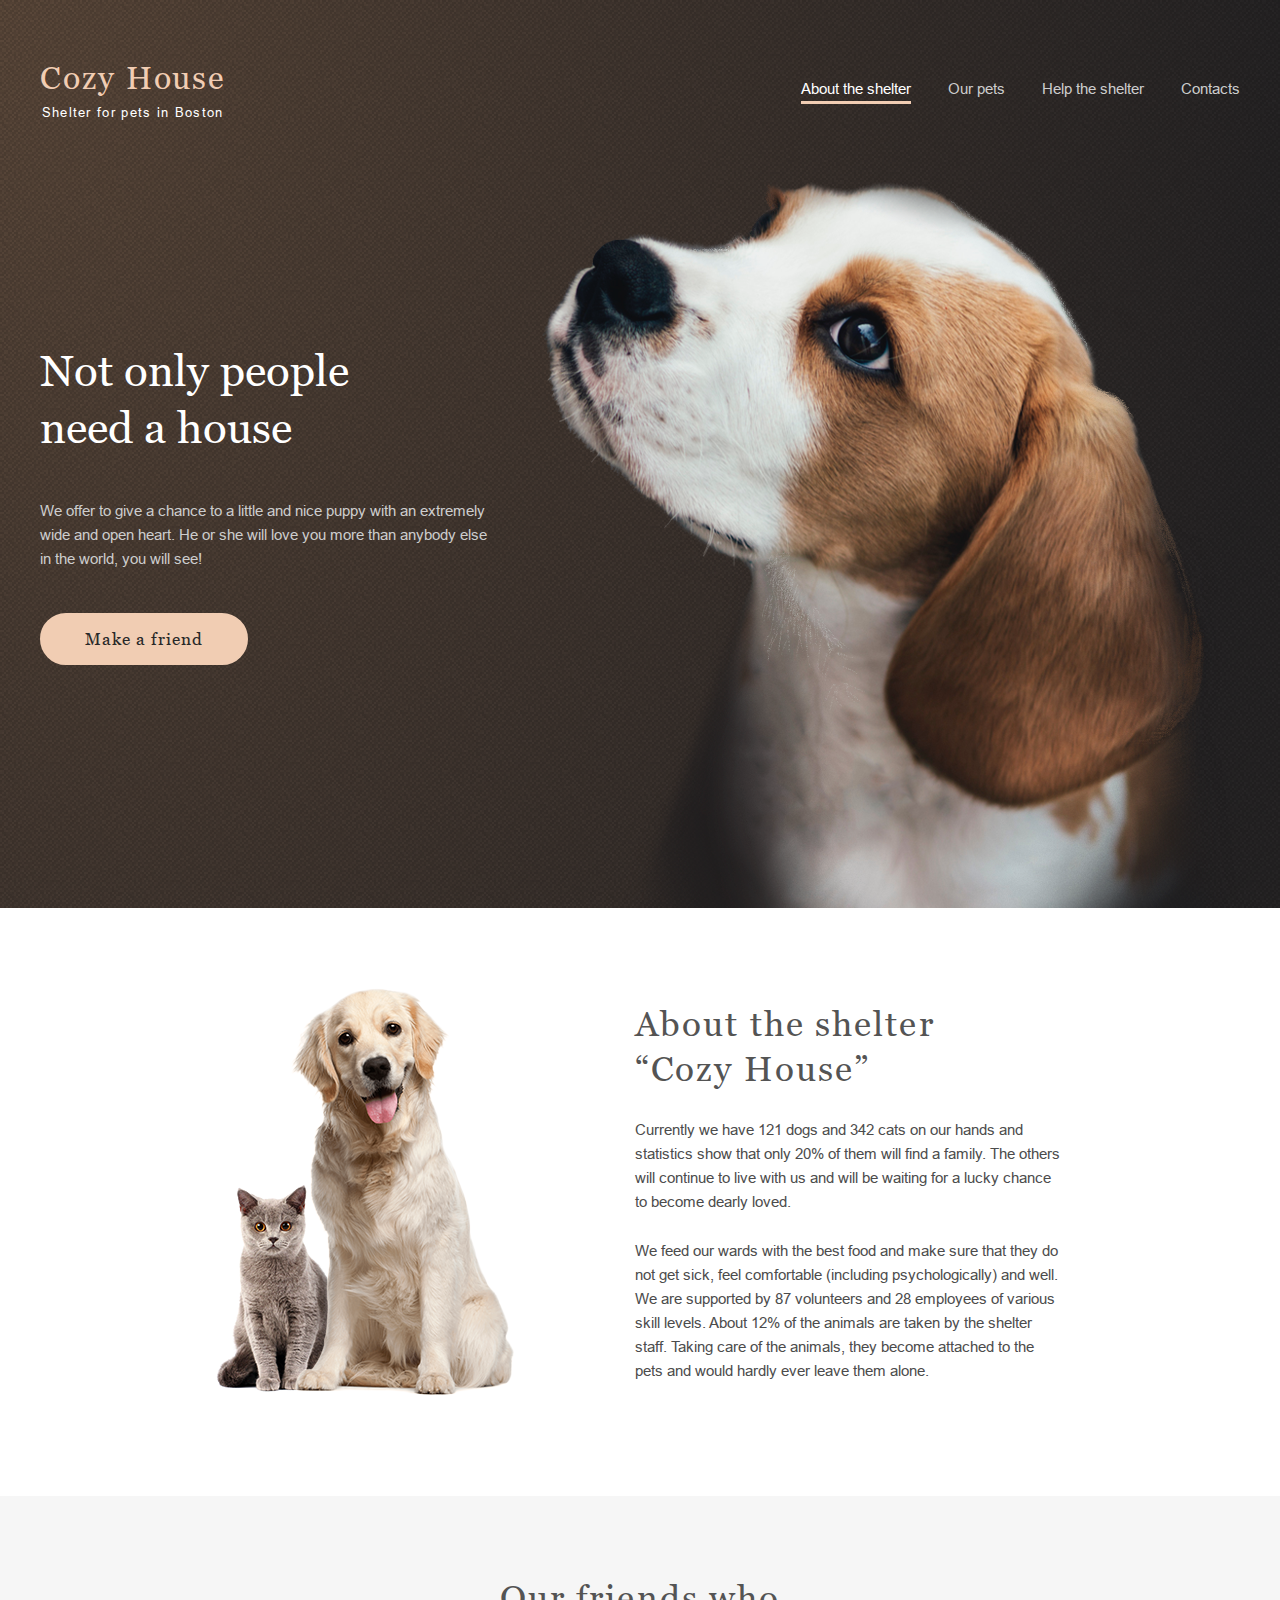
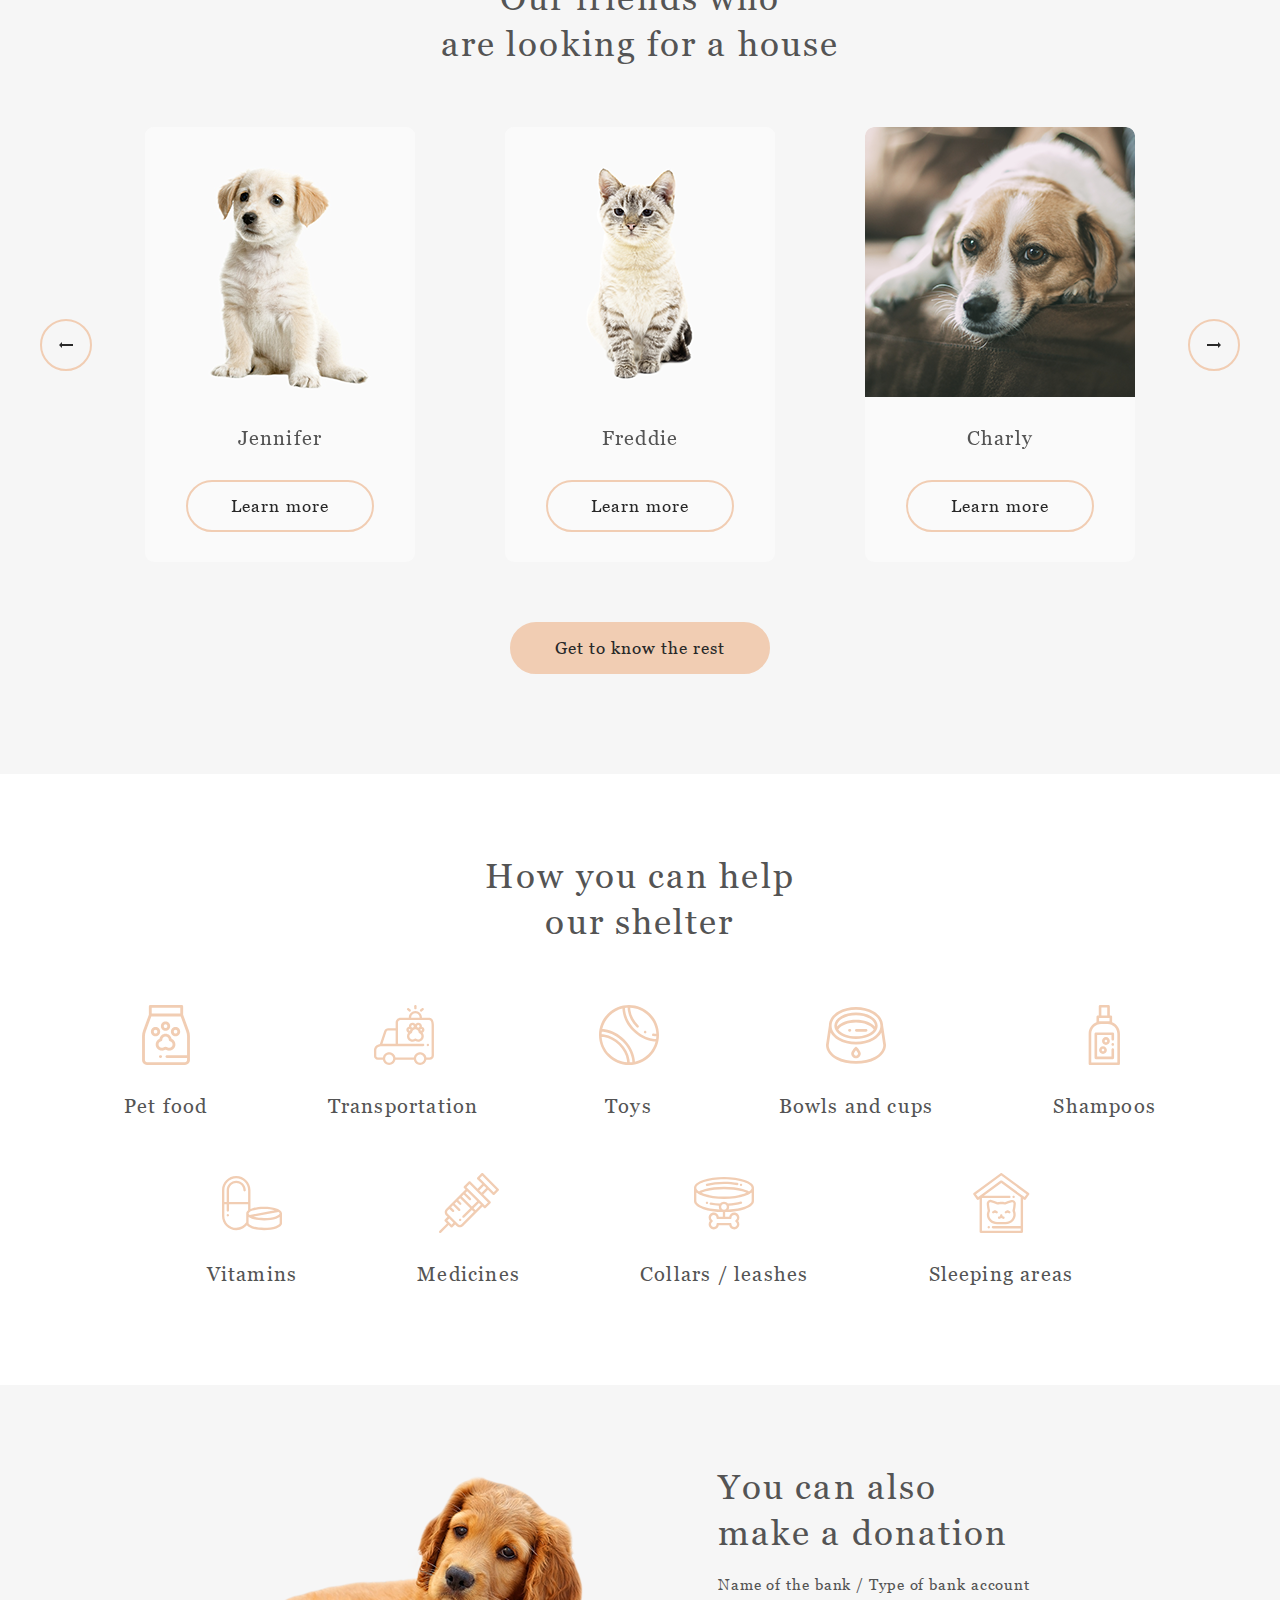
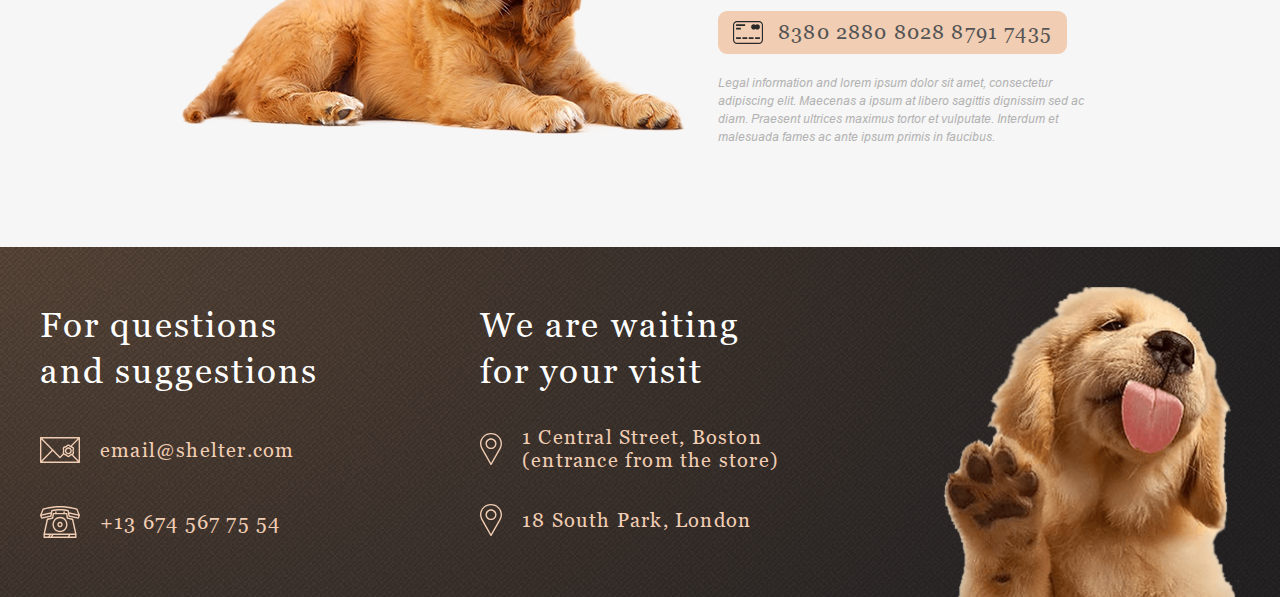
==== index.html @ a1c97e05 "Deploy." ====
<!doctype html><html lang="en"><head><meta charset="UTF-8"/><meta name="viewport" content="width=device-width,initial-scale=1"/><meta name="mode" content="production"/><title>Shelter</title><link rel="icon" type="image/x-icon" href="favicon.ico?b58b47cc1b7baebacf90"/><link rel="stylesheet" href="main.min.css?b58b47cc1b7baebacf90"/></head><body><div class="container start-screen"><div class="container__content container__content_no-padding"><header class="header"><div class="logo"><a class="link-wrapper logo__link" href="./"><h1 class="title">Cozy House</h1><span class="subtitle">Shelter for pets in Boston</span></a></div><nav class="navigation-menu"><ul class="navigation-menu__link-list"><li class="link link_active"><a class="active" href="./">About the shelter</a></li><li class="link"><a href="./pets">Our pets</a></li><li class="link"><a href="#help">Help the shelter</a></li><li class="link"><a href="#contacts">Contacts</a></li></ul><button class="burger-menu-button"><span class="burger-menu-button__strip"></span> <span class="burger-menu-button__strip"></span> <span class="burger-menu-button__strip"></span></button><div class="burger-menu"><ul class="burger-menu__link-list"><li class="link link_active"><a class="active" href="./">About the shelter</a></li><li class="link"><a href="./pets">Our pets</a></li><li class="link"><a href="#help" close-burger-menu>Help the shelter</a></li><li class="link"><a href="#contacts" close-burger-menu>Contacts</a></li></ul></div></nav></header><section class="container"><div class="content"><h2 class="heading">Not only people<br/>need a house</h2><div class="subheading">We offer to give a chance to a little and nice puppy with an extremely wide and open heart. He or she will love you more than anybody else in the world, you will see!</div><div class="button-container"><a class="link-wrapper" href="#pets"><button class="button">Make a friend</button></a></div></div><div class="image"></div></section></div></div><main><section class="container about"><div class="container__content"><div class="container"><div class="image"></div><div class="content"><h3 class="heading">About the shelter<br/>“Cozy House”</h3><p class="text">Currently we have 121 dogs and 342 cats on our hands and statistics show that only 20% of them will find a family. The others will continue to live with us and will be waiting for a lucky chance to become dearly loved.</p><p class="text">We feed our wards with the best food and make sure that they do not get sick, feel comfortable (including psychologically) and well. We are supported by 87 volunteers and 28 employees of various skill levels. About 12% of the animals are taken by the shelter staff. Taking care of the animals, they become attached to the pets and would hardly ever leave them alone.</p></div></div></div></section><section class="container pets" id="pets"><div class="container__content"><h3 class="heading">Our friends who<br/>are looking for a house</h3><div class="slider"><div class="arrow-container arrow-container__left"><button class="button swiper-button-prev"></button></div><div class="slider__slide-wrapper swiper"><div class="swiper-wrapper"></div></div><div class="arrow-container arrow-container__right"><button class="button swiper-button-next"></button></div></div><div class="navigation"><a class="link-wrapper" href="./pets"><button class="button">Get to know the rest</button></a></div></div></section><section class="container help" id="help"><div class="container__content"><h3 class="heading">How you can help<br/>our shelter</h3><div class="list"><div class="list__item list__item_pet-food"><div class="icon"></div><div class="text">Pet food</div></div><div class="list__item list__item_transportation"><div class="icon"></div><div class="text">Transportation</div></div><div class="list__item list__item_toys"><div class="icon"></div><div class="text">Toys</div></div><div class="list__item list__item_bowls-and-cups"><div class="icon"></div><div class="text">Bowls and cups</div></div><div class="list__item list__item_shampoos"><div class="icon"></div><div class="text">Shampoos</div></div><div class="list__item list__item_vitamins"><div class="icon"></div><div class="text">Vitamins</div></div><div class="list__item list__item_medicines"><div class="icon"></div><div class="text">Medicines</div></div><div class="list__item list__item_collars-leashes"><div class="icon"></div><div class="text">Collars / leashes</div></div><div class="list__item list__item_sleeping-areas"><div class="icon"></div><div class="text">Sleeping areas</div></div></div></div></section><section class="container donation"><div class="container__content"><div class="container"><div class="image"></div><div class="content"><h3 class="heading">You can also<br/>make a donation</h3><div class="subheading">Name of the bank / Type of bank account</div><a class="link-wrapper" href="#"><button class="button credit-card"><div class="credit-card__icon"></div><div class="credit-card__number"><div>8380</div><div>2880</div><div>8028</div><div>8791</div><div>7435</div></div></button></a><div class="legal-info">Legal information and lorem ipsum dolor sit amet, consectetur adipiscing elit. Maecenas a ipsum at libero sagittis dignissim sed ac diam. Praesent ultrices maximus tortor et vulputate. Interdum et malesuada fames ac ante ipsum primis in faucibus.</div></div></div></div></section></main><footer class="container footer" id="contacts"><div class="container__content container__content_no-padding"><div class="content"><div class="info contacts"><h3 class="info__title">For questions and suggestions</h3><a class="link-wrapper" href="mailto:email@shelter.com"><div class="info__row email"><div class="icon"></div><div class="text">email@shelter.com</div></div></a><a class="link-wrapper" href="tel:+136745677554"><div class="info__row phone"><div class="icon"></div><div class="text">+13 674 567 75 54</div></div></a></div><div class="info locations"><h3 class="info__title">We are waiting for your visit</h3><a class="link-wrapper" href="https://www.google.ru/maps/search/1+Central+Street,+Boston+(entrance+from+the+store)/@42.3144556,-71.0403232,12z/data=!3m1!4b1?hl=ru" target="_blank"><div class="info__row address"><div class="icon"></div><div class="text">1 Central Street, Boston (entrance from the store)</div></div></a><a class="link-wrapper" href="https://www.google.ru/maps/search/18+South+Park,+London/@51.4801382,-0.1778589,12z/data=!3m1!4b1?hl=ru" target="_blank"><div class="info__row address"><div class="icon"></div><div class="text">18 South Park, London</div></div></a></div></div><div class="image"></div></div></footer><script src="main.min.js?b58b47cc1b7baebacf90"></script></body></html>
---- main.min.css ----
@font-face{font-family:swiper-icons;font-style:normal;font-weight:400;src:url("data:application/font-woff;charset=utf-8;base64, [base64]//wADZ2x5ZgAAAywAAADMAAAD2MHtryVoZWFkAAABbAAAADAAAAA2E2+eoWhoZWEAAAGcAAAAHwAAACQC9gDzaG10eAAAAigAAAAZAAAArgJkABFsb2NhAAAC0AAAAFoAAABaFQAUGG1heHAAAAG8AAAAHwAAACAAcABAbmFtZQAAA/gAAAE5AAACXvFdBwlwb3N0AAAFNAAAAGIAAACE5s74hXjaY2BkYGAAYpf5Hu/j+W2+MnAzMYDAzaX6QjD6/4//Bxj5GA8AuRwMYGkAPywL13jaY2BkYGA88P8Agx4j+/8fQDYfA1AEBWgDAIB2BOoAeNpjYGRgYNBh4GdgYgABEMnIABJzYNADCQAACWgAsQB42mNgYfzCOIGBlYGB0YcxjYGBwR1Kf2WQZGhhYGBiYGVmgAFGBiQQkOaawtDAoMBQxXjg/wEGPcYDDA4wNUA2CCgwsAAAO4EL6gAAeNpj2M0gyAACqxgGNWBkZ2D4/wMA+xkDdgAAAHjaY2BgYGaAYBkGRgYQiAHyGMF8FgYHIM3DwMHABGQrMOgyWDLEM1T9/w8UBfEMgLzE////P/5//f/V/xv+r4eaAAeMbAxwIUYmIMHEgKYAYjUcsDAwsLKxc3BycfPw8jEQA/[base64]/uznmfPFBNODM2K7MTQ45YEAZqGP81AmGGcF3iPqOop0r1SPTaTbVkfUe4HXj97wYE+yNwWYxwWu4v1ugWHgo3S1XdZEVqWM7ET0cfnLGxWfkgR42o2PvWrDMBSFj/IHLaF0zKjRgdiVMwScNRAoWUoH78Y2icB/yIY09An6AH2Bdu/UB+yxopYshQiEvnvu0dURgDt8QeC8PDw7Fpji3fEA4z/PEJ6YOB5hKh4dj3EvXhxPqH/SKUY3rJ7srZ4FZnh1PMAtPhwP6fl2PMJMPDgeQ4rY8YT6Gzao0eAEA409DuggmTnFnOcSCiEiLMgxCiTI6Cq5DZUd3Qmp10vO0LaLTd2cjN4fOumlc7lUYbSQcZFkutRG7g6JKZKy0RmdLY680CDnEJ+UMkpFFe1RN7nxdVpXrC4aTtnaurOnYercZg2YVmLN/d/gczfEimrE/fs/bOuq29Zmn8tloORaXgZgGa78yO9/cnXm2BpaGvq25Dv9S4E9+5SIc9PqupJKhYFSSl47+Qcr1mYNAAAAeNptw0cKwkAAAMDZJA8Q7OUJvkLsPfZ6zFVERPy8qHh2YER+3i/BP83vIBLLySsoKimrqKqpa2hp6+jq6RsYGhmbmJqZSy0sraxtbO3sHRydnEMU4uR6yx7JJXveP7WrDycAAAAAAAH//wACeNpjYGRgYOABYhkgZgJCZgZNBkYGLQZtIJsFLMYAAAw3ALgAeNolizEKgDAQBCchRbC2sFER0YD6qVQiBCv/H9ezGI6Z5XBAw8CBK/m5iQQVauVbXLnOrMZv2oLdKFa8Pjuru2hJzGabmOSLzNMzvutpB3N42mNgZGBg4GKQYzBhYMxJLMlj4GBgAYow/P/PAJJhLM6sSoWKfWCAAwDAjgbRAAB42mNgYGBkAIIbCZo5IPrmUn0hGA0AO8EFTQAA")}:root{--swiper-theme-color:#007aff}.swiper{list-style:none;margin-left:auto;margin-right:auto;overflow:hidden;padding:0;position:relative;z-index:1}.swiper-vertical>.swiper-wrapper{flex-direction:column}.swiper-wrapper{box-sizing:content-box;display:flex;height:100%;position:relative;transition-property:transform;width:100%;z-index:1}.swiper-android .swiper-slide,.swiper-wrapper{transform:translateZ(0)}.swiper-pointer-events{touch-action:pan-y}.swiper-pointer-events.swiper-vertical{touch-action:pan-x}.swiper-slide{flex-shrink:0;height:100%;position:relative;transition-property:transform;width:100%}.swiper-slide-invisible-blank{visibility:hidden}.swiper-autoheight,.swiper-autoheight .swiper-slide{height:auto}.swiper-autoheight .swiper-wrapper{align-items:flex-start;transition-property:transform,height}.swiper-backface-hidden .swiper-slide{-webkit-backface-visibility:hidden;backface-visibility:hidden;transform:translateZ(0)}.swiper-3d,.swiper-3d.swiper-css-mode .swiper-wrapper{perspective:1200px}.swiper-3d .swiper-cube-shadow,.swiper-3d .swiper-slide,.swiper-3d .swiper-slide-shadow,.swiper-3d .swiper-slide-shadow-bottom,.swiper-3d .swiper-slide-shadow-left,.swiper-3d .swiper-slide-shadow-right,.swiper-3d .swiper-slide-shadow-top,.swiper-3d .swiper-wrapper{transform-style:preserve-3d}.swiper-3d .swiper-slide-shadow,.swiper-3d .swiper-slide-shadow-bottom,.swiper-3d .swiper-slide-shadow-left,.swiper-3d .swiper-slide-shadow-right,.swiper-3d .swiper-slide-shadow-top{height:100%;left:0;pointer-events:none;position:absolute;top:0;width:100%;z-index:10}.swiper-3d .swiper-slide-shadow{background:rgba(0,0,0,.15)}.swiper-3d .swiper-slide-shadow-left{background-image:linear-gradient(270deg,rgba(0,0,0,.5),transparent)}.swiper-3d .swiper-slide-shadow-right{background-image:linear-gradient(90deg,rgba(0,0,0,.5),transparent)}.swiper-3d .swiper-slide-shadow-top{background-image:linear-gradient(0deg,rgba(0,0,0,.5),transparent)}.swiper-3d .swiper-slide-shadow-bottom{background-image:linear-gradient(180deg,rgba(0,0,0,.5),transparent)}.swiper-css-mode>.swiper-wrapper{-ms-overflow-style:none;overflow:auto;scrollbar-width:none}.swiper-css-mode>.swiper-wrapper::-webkit-scrollbar{display:none}.swiper-css-mode>.swiper-wrapper>.swiper-slide{scroll-snap-align:start start}.swiper-horizontal.swiper-css-mode>.swiper-wrapper{scroll-snap-type:x mandatory}.swiper-vertical.swiper-css-mode>.swiper-wrapper{scroll-snap-type:y mandatory}.swiper-centered>.swiper-wrapper:before{content:"";flex-shrink:0;order:9999}.swiper-centered.swiper-horizontal>.swiper-wrapper>.swiper-slide:first-child{margin-inline-start:var(--swiper-centered-offset-before)}.swiper-centered.swiper-horizontal>.swiper-wrapper:before{height:100%;min-height:1px;width:var(--swiper-centered-offset-after)}.swiper-centered.swiper-vertical>.swiper-wrapper>.swiper-slide:first-child{margin-block-start:var(--swiper-centered-offset-before)}.swiper-centered.swiper-vertical>.swiper-wrapper:before{height:var(--swiper-centered-offset-after);min-width:1px;width:100%}.swiper-centered>.swiper-wrapper>.swiper-slide{scroll-snap-align:center center}

/*! normalize.css v8.0.1 | MIT License | github.com/necolas/normalize.css */html{-webkit-text-size-adjust:100%;line-height:1.15}body{margin:0}main{display:block}h1{font-size:2em;margin:.67em 0}hr{box-sizing:content-box;height:0;overflow:visible}pre{font-family:monospace,monospace;font-size:1em}a{background-color:transparent}abbr[title]{border-bottom:none;text-decoration:underline;text-decoration:underline dotted}b,strong{font-weight:bolder}code,kbd,samp{font-family:monospace,monospace;font-size:1em}small{font-size:80%}sub,sup{font-size:75%;line-height:0;position:relative;vertical-align:baseline}sub{bottom:-.25em}sup{top:-.5em}img{border-style:none}button,input,optgroup,select,textarea{font-family:inherit;font-size:100%;line-height:1.15;margin:0}button,input{overflow:visible}button,select{text-transform:none}[type=button],[type=reset],[type=submit],button{-webkit-appearance:button}[type=button]::-moz-focus-inner,[type=reset]::-moz-focus-inner,[type=submit]::-moz-focus-inner,button::-moz-focus-inner{border-style:none;padding:0}[type=button]:-moz-focusring,[type=reset]:-moz-focusring,[type=submit]:-moz-focusring,button:-moz-focusring{outline:1px dotted ButtonText}fieldset{padding:.35em .75em .625em}legend{box-sizing:border-box;color:inherit;display:table;max-width:100%;padding:0;white-space:normal}progress{vertical-align:baseline}textarea{overflow:auto}[type=checkbox],[type=radio]{box-sizing:border-box;padding:0}[type=number]::-webkit-inner-spin-button,[type=number]::-webkit-outer-spin-button{height:auto}[type=search]{-webkit-appearance:textfield;outline-offset:-2px}[type=search]::-webkit-search-decoration{-webkit-appearance:none}::-webkit-file-upload-button{-webkit-appearance:button;font:inherit}details{display:block}summary{display:list-item}[hidden],template{display:none}@font-face{font-display:swap;font-family:Arial;font-style:normal;font-weight:900;src:url(static/fonts/Arial-Black.woff2) format("woff2"),url(static/fonts/Arial-Black.woff) format("woff"),url(static/fonts/Arial-Black.ttf) format("truetype")}@font-face{font-display:swap;font-family:Arial;font-style:normal;font-weight:700;src:url(static/fonts/Arial-BoldMT.woff2) format("woff2"),url(static/fonts/Arial-BoldMT.woff) format("woff"),url(static/fonts/Arial-BoldMT.ttf) format("truetype")}@font-face{font-display:swap;font-family:Arial;font-style:italic;font-weight:700;src:url(static/fonts/Arial-BoldItalicMT.woff2) format("woff2"),url(static/fonts/Arial-BoldItalicMT.woff) format("woff"),url(static/fonts/Arial-BoldItalicMT.ttf) format("truetype")}@font-face{font-display:swap;font-family:Arial Narrow;font-style:italic;font-weight:400;src:url(static/fonts/ArialNarrow-Italic.woff2) format("woff2"),url(static/fonts/ArialNarrow-Italic.woff) format("woff"),url(static/fonts/ArialNarrow-Italic.ttf) format("truetype")}@font-face{font-display:swap;font-family:Arial;font-style:normal;font-weight:400;src:url(static/fonts/ArialMT.woff2) format("woff2"),url(static/fonts/ArialMT.woff) format("woff"),url(static/fonts/ArialMT.ttf) format("truetype")}@font-face{font-display:swap;font-family:Arial;font-style:italic;font-weight:400;src:url(static/fonts/Arial-ItalicMT.woff2) format("woff2"),url(static/fonts/Arial-ItalicMT.woff) format("woff"),url(static/fonts/Arial-ItalicMT.ttf) format("truetype")}@font-face{font-display:swap;font-family:Arial Narrow;font-style:italic;font-weight:700;src:url(static/fonts/ArialNarrow-BoldItalic.woff2) format("woff2"),url(static/fonts/ArialNarrow-BoldItalic.woff) format("woff"),url(static/fonts/ArialNarrow-BoldItalic.ttf) format("truetype")}@font-face{font-display:swap;font-family:Arial Narrow;font-style:normal;font-weight:700;src:url(static/fonts/ArialNarrow-Bold.woff2) format("woff2"),url(static/fonts/ArialNarrow-Bold.woff) format("woff"),url(static/fonts/ArialNarrow-Bold.ttf) format("truetype")}@font-face{font-display:swap;font-family:Arial Narrow;font-style:normal;font-weight:400;src:url(static/fonts/ArialNarrow.woff2) format("woff2"),url(static/fonts/ArialNarrow.woff) format("woff"),url(static/fonts/ArialNarrow.ttf) format("truetype")}@font-face{font-display:swap;font-family:Georgia;font-style:normal;font-weight:700;src:url(static/fonts/Georgia-Bold.woff2) format("woff2"),url(static/fonts/Georgia-Bold.woff) format("woff"),url(static/fonts/Georgia-Bold.ttf) format("truetype")}@font-face{font-display:swap;font-family:Georgia;font-style:italic;font-weight:700;src:url(static/fonts/Georgia-BoldItalic.woff2) format("woff2"),url(static/fonts/Georgia-BoldItalic.woff) format("woff"),url(static/fonts/Georgia-BoldItalic.ttf) format("truetype")}@font-face{font-display:swap;font-family:Georgia;font-style:normal;font-weight:400;src:url(static/fonts/Georgia.woff2) format("woff2"),url(static/fonts/Georgia.woff) format("woff"),url(static/fonts/Georgia.ttf) format("truetype")}@font-face{font-display:swap;font-family:Georgia;font-style:italic;font-weight:400;src:url(static/fonts/Georgia-Italic.woff2) format("woff2"),url(static/fonts/Georgia-Italic.woff) format("woff"),url(static/fonts/Georgia-Italic.ttf) format("truetype")}:root{--color-light-xl:#fff;--color-light-l:#f6f6f6;--color-light-s:#fafafa;--color-dark-s:#cdcdcd;--color-dark-m:#b2b2b2;--color-dark-l:#545454;--color-dark-xl:#4c4c4c;--color-dark-3xl:#292929;--color-dark-3xl-opacity:rgba(41,41,41,.6);--color-primary:#f1cdb3;--color-primary-light:#fddcc4;--size-heading:3.5rem;--size-small-text:1.5rem}html{font-size:62.5%}body{background-color:var(--color-dark-3xl);color:var(--color-dark-3xl);font-family:Georgia;font-size:2rem;font-weight:400}h1,h2,h3,h6{font-weight:400;margin:0}p{margin:0}ul,ul li{margin:0;padding:0}ul li{list-style-type:none}h1{color:var(--color-primary);font-family:Georgia;font-size:3.2rem;font-style:normal;font-weight:400;letter-spacing:.06em;line-height:1.1}h2{color:var(--color-light-xl);font-size:4.4rem}h2,h3{font-family:Georgia;font-style:normal;font-weight:400;letter-spacing:.06em;line-height:1.3}h3{color:var(--color-dark-l);font-size:3.5rem}.link-wrapper{text-decoration:none}.button{background-color:transparent;border:.2rem solid;border-color:var(--color-primary);border-radius:10rem;color:var(--color-dark-3xl);cursor:pointer;font-size:1.7rem;letter-spacing:.06em;line-height:1.3;padding:1.3rem 4.3rem;transition:background-color .3s,border-color .3s,color .3s}.button_active{background-color:var(--color-primary)}.button_inactive{border-color:var(--color-dark-s);color:var(--color-dark-s);cursor:auto}.container__content{box-sizing:border-box;margin:0 auto;max-width:120rem;min-height:inherit;padding:8rem 0 10rem}.container__content_no-padding{padding:0!important}.container__content .heading,.container__content .text{margin-bottom:1rem}.container__content .text:last-child{margin-bottom:0}.container__content .header{display:grid;grid-template-columns:auto 1fr;min-height:12rem}.container__content .header .logo{align-items:center;display:flex}.container__content .header .logo__link{align-items:center;display:flex;flex-flow:column;justify-content:center}.container__content .header .logo__link .title{margin-bottom:1.1rem}.container__content .header .logo__link .subtitle{color:var(--color-light-xl);font-family:Arial;font-size:1.3rem;font-weight:400;letter-spacing:.1em;line-height:1.15rem}.container__content .header .navigation-menu{align-items:center;display:flex;justify-content:end}.container__content .header .navigation-menu__link-list{display:flex}.container__content .header .navigation-menu__link-list .link{font-family:Arial;font-size:1.5rem;font-weight:400;line-height:160%;margin-right:3.7rem}.container__content .header .navigation-menu__link-list .link:last-child{margin-right:0}.container__content .header .navigation-menu__link-list .link_active{border-bottom:.3rem solid;border-color:var(--color-primary)}.container__content .header .navigation-menu__link-list .link a{color:var(--color-dark-s);text-decoration:none;transition:color .3s}.container__content .header .navigation-menu__link-list .link a.active,.container__content .header .navigation-menu__link-list .link a:hover{color:var(--color-light-xl)}@media (max-width:767.98px){.container__content .header .navigation-menu__link-list{display:none}}.container__content .header .navigation-menu .burger-menu-button{background:none;border:none;cursor:pointer;display:none;height:3rem;justify-content:space-around;padding:0;transform:rotate(180deg);transition:transform .3s;width:3rem}.container__content .header .navigation-menu .burger-menu-button:not([opened]){transform:rotate(90deg)}.container__content .header .navigation-menu .burger-menu-button__strip{background-color:var(--color-dark-3xl);background-image:url(static/images/line.svg);height:30px;width:2px}@media (max-width:767.98px){.container__content .header .navigation-menu .burger-menu-button{display:flex}}.container__content .header .navigation-menu .burger-menu{display:none;transition:height .2s ease-in;z-index:30}@media (max-width:767.98px){.container__content .header .navigation-menu{justify-content:center}.container__content .header .navigation-menu .burger-menu{align-items:center;background-color:var(--color-dark-3xl);display:flex;height:calc(100vh - 12rem);justify-content:center;left:calc(50% - 16rem);position:absolute;top:12rem;width:32rem}.container__content .header .navigation-menu .burger-menu:not([opened]){height:0}.container__content .header .navigation-menu .burger-menu:not([opened]) *{display:none}.container__content .header .navigation-menu .burger-menu__link-list{display:flex;flex-flow:column;margin-bottom:12rem;text-align:center}.container__content .header .navigation-menu .burger-menu__link-list .link{font-family:Arial;font-size:3.2rem;font-weight:400;justify-content:center;line-height:160%;margin:0 auto 4rem}.container__content .header .navigation-menu .burger-menu__link-list .link:last-child{margin-bottom:0}.container__content .header .navigation-menu .burger-menu__link-list .link_active{border-bottom:.3rem solid;border-color:var(--color-primary)}.container__content .header .navigation-menu .burger-menu__link-list .link a{color:var(--color-dark-s);text-decoration:none;transition:color .3s}.container__content .header .navigation-menu .burger-menu__link-list .link a.active,.container__content .header .navigation-menu .burger-menu__link-list .link a:hover{color:var(--color-light-xl)}.container__content .header{margin:0;padding:0 1rem}.container__content .header[opened]{position:relative;z-index:30}.container__content .header:not([opened]){transition-delay:.2s;transition-property:background-color}}.container__content .pet-list{display:grid;gap:3rem 4rem;grid-template-columns:repeat(4,1fr);grid-template-rows:repeat(2,1fr)}.container__content .pet-list__item{margin:0 auto}.container__content .pet-list__item .pet-card{align-items:center;background-color:var(--color-light-s);border-radius:.9rem;color:var(--color-dark-l);cursor:pointer;display:flex;flex-flow:column;overflow:hidden;padding-bottom:3rem;width:27rem}.container__content .pet-list__item .pet-card:hover{background-color:var(--color-light-xl)}.container__content .pet-list__item .pet-card:hover .pet-card__button{background-color:var(--color-primary-light);border-color:var(--color-primary-light)}.container__content .pet-list__item .pet-card__photo{height:27rem;margin-bottom:3rem;width:27rem}.container__content .pet-list__item .pet-card__name{font-size:2rem;letter-spacing:.06em;line-height:1.15;margin-bottom:3rem}.container__content .pet-list__item .pet-card__button{background-color:var(--color-light-s)}@media (max-width:1279.98px){.container__content{max-width:70.8rem;padding-bottom:7.5rem}}@media (max-width:767.98px){.container__content{max-width:32rem;padding-bottom:4.5rem;padding-top:4.25rem}}.footer{background:url(static/images/noise-transparent.png),radial-gradient(100% 215.42% at 0 0,#5b483a 0,#262425 100%) #211f20;min-height:35rem}.footer .container__content{align-items:end;display:flex;justify-content:space-between}.footer .container__content .content{display:flex}.footer .container__content .content .info{height:29.4rem;margin-right:14rem;width:30rem}.footer .container__content .content .info:last-child{margin-right:0}.footer .container__content .content .info__title{color:var(--color-light-xl);margin-bottom:4rem}@media (max-width:767.98px){.footer .container__content .content .info__title{font-size:2.5rem;text-align:center}}.footer .container__content .content .info__row{color:var(--color-primary);display:grid;grid-template-columns:auto 1fr;margin-bottom:4rem}.footer .container__content .content .info__row .icon{margin:auto 2rem auto auto}.footer .container__content .content .info__row .text{font-family:Georgia;font-size:2rem;font-weight:400;letter-spacing:.06em;line-height:1.15;margin:auto 0}@media (max-width:767.98px){.footer .container__content .content .info__row.phone .icon{margin-left:.4rem}}@media (max-width:1279.98px){.footer .container__content .content .info{height:auto;margin-right:4rem}}@media (max-width:767.98px){.footer .container__content .content .info{margin:0 auto;width:25rem}.footer .container__content .content .info:last-child{margin:0 auto;width:30rem}.footer .container__content .content .info:last-child .info__title{margin-left:3rem;margin-right:3rem}}.footer .container__content .content .contacts .email .icon{background-image:url(static/images/icon-email.svg);height:32px;width:40px}.footer .container__content .content .contacts .phone .icon{background-image:url(static/images/icon-phone.svg);height:32px;width:40px}.footer .container__content .content .locations .info__title{margin-bottom:3.2rem}@media (max-width:767.98px){.footer .container__content .content .locations .info__title{margin-bottom:3.8rem}}.footer .container__content .content .locations .info__row{margin-bottom:3.2rem}.footer .container__content .content .locations .info__row.address .icon{background-image:url(static/images/icon-marker.svg);height:32px;width:22px}@media (max-width:767.98px){.footer .container__content .content .locations .info__row{margin-bottom:4rem}}@media (max-width:1279.98px){.footer .container__content .content{justify-content:space-between;margin:0 3.5rem 2.5rem;padding-top:3rem}}@media (max-width:767.98px){.footer .container__content .content{flex-wrap:wrap;margin:0 auto;padding-top:3rem}.footer .container__content .content:last-child{margin:0 auto}}.footer .container__content .image{background-image:url(static/images/footer-puppy.png);height:310px;width:300px}@media (max-width:767.98px){.footer .container__content .image{background-size:259px;height:268px;width:262px}}@media (max-width:1279.98px){.footer .container__content{flex-wrap:wrap;justify-content:center}}.burger-menu-overlay{background:var(--color-dark-3xl-opacity);bottom:0;cursor:pointer;display:none;left:0;position:fixed;right:0;top:0;z-index:20}.burger-menu-overlay__left{right:calc(50% + 16rem)}.burger-menu-overlay__right{left:calc(50% + 16rem)}@media (max-width:767.98px){.burger-menu-overlay{display:block}}.popup-container{align-items:center;background:var(--color-dark-3xl-opacity);bottom:0;display:flex;flex-flow:column;justify-content:center;left:0;position:fixed;right:0;top:0;z-index:20}.popup-container:hover{cursor:pointer}.popup-container:hover .close-button{background-color:var(--color-primary)}.popup-container .popup{background-color:var(--color-light-xl);border-radius:.9rem;height:50rem;overflow:auto;width:90rem}.popup-container .popup:hover{cursor:auto}.popup-container .popup:hover .close-button{background-color:transparent}.popup-container .popup .pet-card{display:flex;height:100%}.popup-container .popup .pet-card__photo{display:flex;width:50rem}.popup-container .popup .pet-card__photo img{width:100%}@media (max-width:1279.98px){.popup-container .popup .pet-card__photo{width:35rem}}@media (max-width:767.98px){.popup-container .popup .pet-card__photo{display:none}}.popup-container .popup .pet-card__info{color:var(--color-dark-3xl);flex:1;padding:5rem 2rem 0 3rem}.popup-container .popup .pet-card__info .title{color:var(--color-dark-3xl);margin:0 0 1rem}@media (max-width:767.98px){.popup-container .popup .pet-card__info .title{text-align:center}}.popup-container .popup .pet-card__info .subtitle{font-size:2rem;letter-spacing:.06em;margin-bottom:4rem}@media (max-width:1279.98px){.popup-container .popup .pet-card__info .subtitle{margin-bottom:2rem}}@media (max-width:767.98px){.popup-container .popup .pet-card__info .subtitle{text-align:center}}.popup-container .popup .pet-card__info .description{font-size:1.7rem;line-height:1;margin-bottom:4rem}@media (max-width:1279.98px){.popup-container .popup .pet-card__info .description{font-size:1.3rem;letter-spacing:.06em;line-height:110%;margin-bottom:1.7rem}}@media (max-width:767.98px){.popup-container .popup .pet-card__info .description{margin-bottom:2rem;text-align:justify}}.popup-container .popup .pet-card__info .list{font-size:1.7rem}.popup-container .popup .pet-card__info .list__item{margin-bottom:.8rem}.popup-container .popup .pet-card__info .list__item:before{color:var(--color-primary);content:"\2022";margin-right:.2rem}@media (max-width:1279.98px){.popup-container .popup .pet-card__info .list__item:before{margin-right:.35rem}}@media (max-width:767.98px){.popup-container .popup .pet-card__info .list__item:before{margin-right:.35rem}}@media (max-width:1279.98px){.popup-container .popup .pet-card__info .list__item{margin-bottom:.4rem}}@media (max-width:767.98px){.popup-container .popup .pet-card__info .list__item{margin-bottom:.4rem}}@media (max-width:1279.98px){.popup-container .popup .pet-card__info{padding:1rem .5rem 0 1rem}}@media (max-width:767.98px){.popup-container .popup .pet-card__info{padding:1rem 1rem 0}}.popup-container .popup .close-button{background-image:url(static/images/cross.svg);background-position:50%;background-repeat:no-repeat;height:12px;left:calc(50% + 44rem);padding:2.4rem;position:absolute;top:calc(50% - 30.2rem);width:12px}.popup-container .popup .close-button:hover{background-color:var(--color-primary)}@media (max-width:1279.98px){.popup-container .popup .close-button{left:calc(50% + 30.6rem);top:calc(50% - 22.7rem)}}@media (max-width:767.98px){.popup-container .popup .close-button{left:calc(50% + 9.8rem);top:calc(50% - 22.2rem)}}@media (max-width:1279.98px){.popup-container .popup{height:35rem;width:63rem}}@media (max-width:767.98px){.popup-container .popup{height:34rem;width:24rem}.hide-scrollbar-y{overflow-y:hidden}}.start-screen{background:url(static/images/noise-transparent.png),radial-gradient(100% 215.42% at 0 0,#5b483a 0,#262425 100%) #211f20;min-height:90.8rem}.start-screen .container__content{display:grid;grid-template-rows:18rem 1fr}.start-screen .container__content .header .burger-menu-button__strip{background-color:var(--color-primary)}@media (max-width:767.98px){.start-screen .container__content .header[opened]{background-color:var(--color-dark-3xl)}}.start-screen .container__content .container{display:flex;flex-wrap:wrap;justify-content:space-between}.start-screen .container__content .container .content{margin:auto 0 24.3rem;text-align:left;width:46rem}.start-screen .container__content .container .content .heading{font-size:4.4rem;letter-spacing:0;line-height:1.3;margin-bottom:4.2rem}@media (max-width:767.98px){.start-screen .container__content .container .content .heading{font-size:2.7rem;letter-spacing:.02em;line-height:1.2;text-align:center}}.start-screen .container__content .container .content .subheading{color:var(--color-dark-s);font-family:Arial;font-size:1.5rem;font-weight:400;line-height:160%;margin-bottom:4.2rem}@media (max-width:767.98px){.start-screen .container__content .container .content .subheading{margin:0 1rem;text-align:center}}.start-screen .container__content .container .content .button-container{display:flex;justify-content:flex-start}.start-screen .container__content .container .content .button-container .button{background-color:var(--color-primary)}.start-screen .container__content .container .content .button-container .button:hover{background-color:var(--color-primary-light)}@media (max-width:1279.98px){.start-screen .container__content .container .content .button-container{justify-content:center}}@media (max-width:767.98px){.start-screen .container__content .container .content .button-container{margin-top:4rem}}@media (max-width:1279.98px){.start-screen .container__content .container .content{margin:3rem 12.5rem 10rem}}@media (max-width:767.98px){.start-screen .container__content .container .content{margin:3rem 0 0;width:100%}}.start-screen .container__content .container .image{background-image:url(static/images/start-screen-puppy.png);height:728px;width:698px}@media (max-width:1279.98px){.start-screen .container__content .container .image{background-size:574px;height:594px;margin-left:14rem;width:563px}}@media (max-width:767.98px){.start-screen .container__content .container .image{background-size:259px;height:270px;margin-left:5rem;margin-top:10.8rem;width:247px}}@media (max-width:1279.98px){.start-screen .container__content{grid-template-rows:12rem 1fr}}@media (max-width:767.98px){.start-screen{min-height:82.3rem}}.about{background-color:var(--color-light-xl);min-height:58.8rem}.about .container__content .container{display:flex;flex-wrap:wrap;justify-content:space-between;padding:0 17.5rem}.about .container__content .container .content{display:flex;flex-flow:column;justify-content:center;width:43rem}.about .container__content .container .content .heading{font-size:var(--size-heading);margin-bottom:2.5rem}@media (max-width:767.98px){.about .container__content .container .content .heading{font-size:2.7rem;letter-spacing:.02em;line-height:1.2;text-align:center}}.about .container__content .container .content .text{color:var(--color-dark-xl);font-family:Arial;font-size:var(--size-small-text);font-weight:400;line-height:1.6;margin-bottom:2.5rem}.about .container__content .container .content .text:last-child{margin-bottom:0}@media (max-width:767.98px){.about .container__content .container .content .text{margin-bottom:2rem;text-align:justify}}@media (max-width:1279.98px){.about .container__content .container .content{margin-bottom:8rem}}@media (max-width:767.98px){.about .container__content .container .content{margin-bottom:4rem;width:100%}}.about .container__content .container .image{background-image:url(static/images/about-pets.png);height:408px;width:300px}@media (max-width:1279.98px){.about .container__content .container .image{margin-left:6.5rem}}@media (max-width:767.98px){.about .container__content .container .image{background-size:262px;height:355px;margin:0;width:264px}}@media (max-width:1279.98px){.about .container__content .container{flex-direction:column-reverse;padding:0 14rem 2.3rem}}@media (max-width:767.98px){.about .container__content .container{padding:0 2.5rem}.about .container__content{padding-bottom:4.25rem}}.pets{background-color:var(--color-light-l);min-height:87.7rem}.pets .container__content{display:flex;flex-flow:column}.pets .container__content .heading{margin-bottom:6rem;text-align:center}@media (max-width:767.98px){.pets .container__content .heading{font-size:2.7rem;letter-spacing:.02em;line-height:1.2;margin-bottom:4rem;text-align:center}}.pets .container__content .slider{align-items:center;display:flex;justify-content:space-between}.pets .container__content .slider .arrow-container__left .button{background-image:url(static/images/arrow-left.svg);background-position:50%;background-repeat:no-repeat;height:6px;width:14px}@media (max-width:767.98px){.pets .container__content .slider .arrow-container__left{margin-left:6.8rem;margin-top:2.2rem;order:2}}.pets .container__content .slider .arrow-container__right .button{background-image:url(static/images/arrow-right.svg);background-position:50%;background-repeat:no-repeat;height:6px;width:14px}@media (max-width:767.98px){.pets .container__content .slider .arrow-container__right{margin-right:6.8rem;margin-top:2.2rem;order:3}}.pets .container__content .slider .arrow-container .button{align-items:center;display:flex;font-size:2rem;height:5.2rem;justify-content:center;letter-spacing:.06em;line-height:1;padding:2rem;width:5.2rem}.pets .container__content .slider .arrow-container .button:hover{background-color:var(--color-primary)}.pets .container__content .slider__slide-wrapper{margin:0 5.3rem}.pets .container__content .slider__slide-wrapper .pet-list{gap:9rem;grid-template-columns:repeat(3,1fr);grid-template-rows:repeat(1,1fr)}@media (max-width:1279.98px){.pets .container__content .slider__slide-wrapper .pet-list{gap:4rem;grid-template-columns:repeat(2,1fr)}}@media (max-width:767.98px){.pets .container__content .slider__slide-wrapper .pet-list{grid-template-columns:repeat(1,1fr);order:1}}@media (max-width:1279.98px){.pets .container__content .slider__slide-wrapper{margin:0 1.3rem}}@media (max-width:767.98px){.pets .container__content .slider__slide-wrapper{margin:0 auto}.pets .container__content .slider{flex-wrap:wrap}}.pets .container__content .navigation{align-items:end;display:flex;justify-content:center;margin-top:6rem}.pets .container__content .navigation .button{background-color:var(--color-primary)}.pets .container__content .navigation .button:hover{background-color:var(--color-primary-light);border-color:var(--color-primary-light)}@media (max-width:767.98px){.pets .container__content .navigation{margin-top:4rem}.pets{min-height:79rem}}.help{background-color:var(--color-light-xl);min-height:61.1rem}.help .container__content{padding-bottom:0}.help .container__content .heading{margin-bottom:6rem;text-align:center}@media (max-width:767.98px){.help .container__content .heading{font-size:2.7rem;letter-spacing:.02em;line-height:1.2;margin-bottom:4rem;text-align:center}}.help .container__content .list{display:flex;flex-wrap:wrap;justify-content:center}.help .container__content .list__item{align-items:center;display:flex;flex-flow:column;justify-content:center;margin:0 6rem 5.5rem}.help .container__content .list__item .icon{margin-bottom:3rem}@media (max-width:767.98px){.help .container__content .list__item .icon{background-size:50px;height:50px!important;margin:0;width:50px!important}}.help .container__content .list__item .text{color:var(--color-dark-l);font-size:2rem;letter-spacing:.06em;line-height:1.15}@media (max-width:767.98px){.help .container__content .list__item .text{font-size:1.5rem;margin-top:2rem}}@media (max-width:1279.98px){.help .container__content .list__item{margin:0 0 5.5rem;width:33%}}@media (max-width:767.98px){.help .container__content .list__item{margin:0 0 3rem;width:50%}}.help .container__content .list__item_pet-food .icon{background-image:url(static/images/icon-pet-food.svg);height:60px;width:60px}.help .container__content .list__item_transportation .icon{background-image:url(static/images/icon-transportation.svg);height:60px;width:61px}.help .container__content .list__item_toys .icon{background-image:url(static/images/icon-toys.svg);height:60px;width:60px}.help .container__content .list__item_bowls-and-cups .icon{background-image:url(static/images/icon-bowls-and-cups.svg);height:60px;width:60px}.help .container__content .list__item_shampoos .icon{background-image:url(static/images/icon-shampoos.svg);height:60px;width:60px}.help .container__content .list__item_vitamins .icon{background-image:url(static/images/icon-vitamins.svg);height:60px;width:60px}.help .container__content .list__item_medicines .icon{background-image:url(static/images/icon-medicines.svg);height:60px;width:60px}.help .container__content .list__item_collars-leashes .icon{background-image:url(static/images/icon-collars-leashes.svg);height:60px;width:60px}.help .container__content .list__item_sleeping-areas .icon{background-image:url(static/images/icon-sleeping-areas.svg);height:60px;width:60px}@media (max-width:767.98px){.help .container__content .list{justify-content:flex-start}}@media (max-width:1279.98px){.help .container__content{padding-bottom:4.5rem}}@media (max-width:767.98px){.help .container__content{padding-bottom:1rem}}.donation{background-color:var(--color-light-l);min-height:46.2rem}.donation .container__content .container{align-items:center;display:flex;justify-content:space-between;padding:0 14rem}.donation .container__content .container .image{background-image:url(static/images/donation-dog.png);height:261px;margin-left:.2rem;width:505px}@media (max-width:767.98px){.donation .container__content .container .image{background-size:262px;height:138px;width:262px}}.donation .container__content .container .content{display:flex;flex-flow:column;justify-content:center;margin-right:.2rem;width:38rem}.donation .container__content .container .content .heading{margin-bottom:2rem}@media (max-width:767.98px){.donation .container__content .container .content .heading{font-size:2.7rem;letter-spacing:.02em;line-height:1.2;margin-bottom:2.2rem;text-align:center}}.donation .container__content .container .content .subheading{color:var(--color-dark-l);font-size:1.5rem;letter-spacing:.06em;line-height:1.15;margin-bottom:1.8rem}@media (max-width:767.98px){.donation .container__content .container .content .subheading{font-size:1.35rem;margin-bottom:2.5rem}}.donation .container__content .container .content .credit-card{align-items:center;background-color:var(--color-primary);border-radius:.9rem;box-sizing:border-box;color:var(--color-dark-l);display:flex;font-size:2rem;height:4.3rem;margin-bottom:2rem;padding:1rem 1.3rem;width:34.9rem}.donation .container__content .container .content .credit-card:hover{background-color:var(--color-primary-light);border-color:var(--color-primary-light)}.donation .container__content .container .content .credit-card__icon{margin-right:1.5rem}.donation .container__content .container .content .credit-card__number{display:flex;flex:1;justify-content:space-between;letter-spacing:.06em;line-height:1.15;width:100%}@media (max-width:767.98px){.donation .container__content .container .content .credit-card__number{letter-spacing:.1em}.donation .container__content .container .content .credit-card{font-size:1.35rem;width:100%}}.donation .container__content .container .content .legal-info{color:var(--color-dark-m);font-family:Arial;font-size:1.2rem;font-style:italic;font-weight:400;line-height:1.8rem}@media (max-width:767.98px){.donation .container__content .container .content .legal-info{text-align:justify}}@media (max-width:1279.98px){.donation .container__content .container .content{margin-bottom:6rem}}@media (max-width:767.98px){.donation .container__content .container .content{margin-bottom:4rem;width:100%}}@media (max-width:1279.98px){.donation .container__content .container{flex-direction:column-reverse;padding:0 14rem 2.3rem}}@media (max-width:767.98px){.donation .container__content .container{padding:0 2rem}}.donation .container__content .credit-card__icon{background-image:url(static/images/icon-credit-card.svg);height:23px;width:30px}@media (max-width:767.98px){.donation .container__content{padding-bottom:4rem}}
/*# sourceMappingURL=main.min.css.map*/
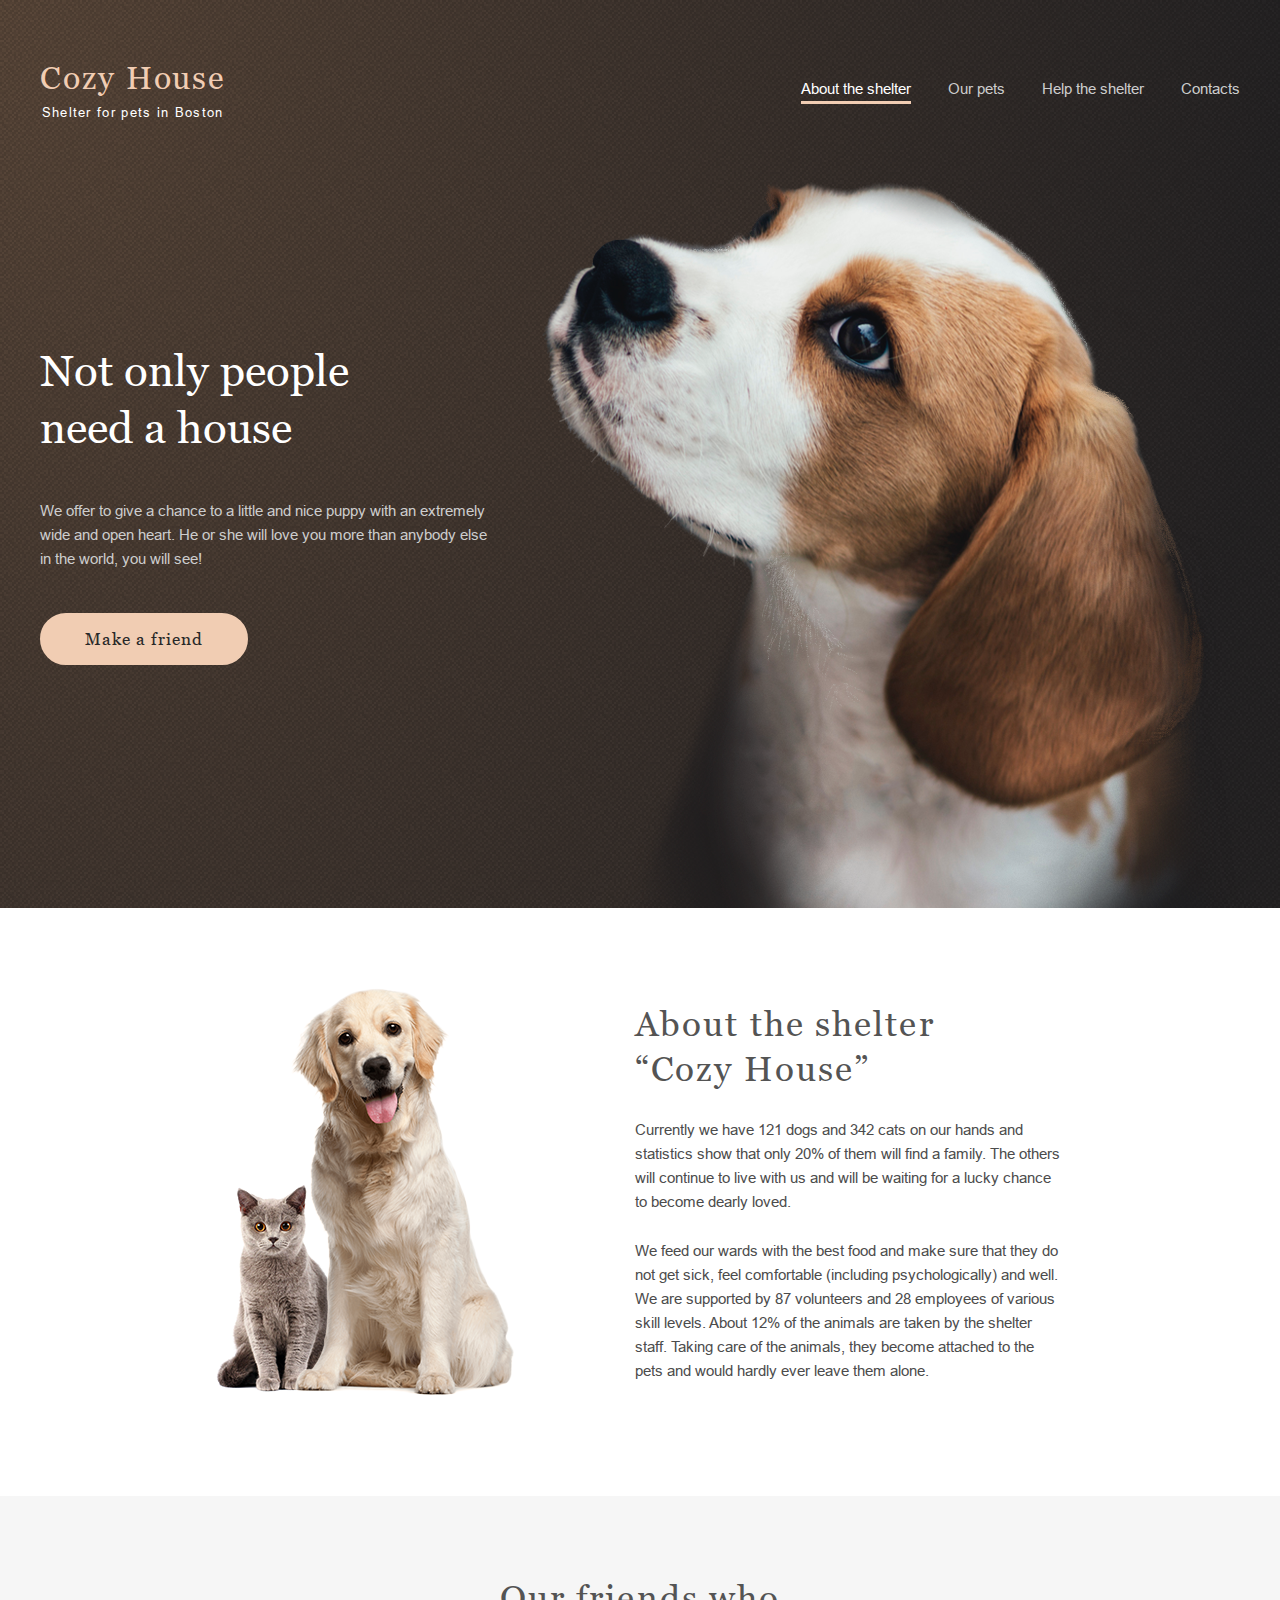
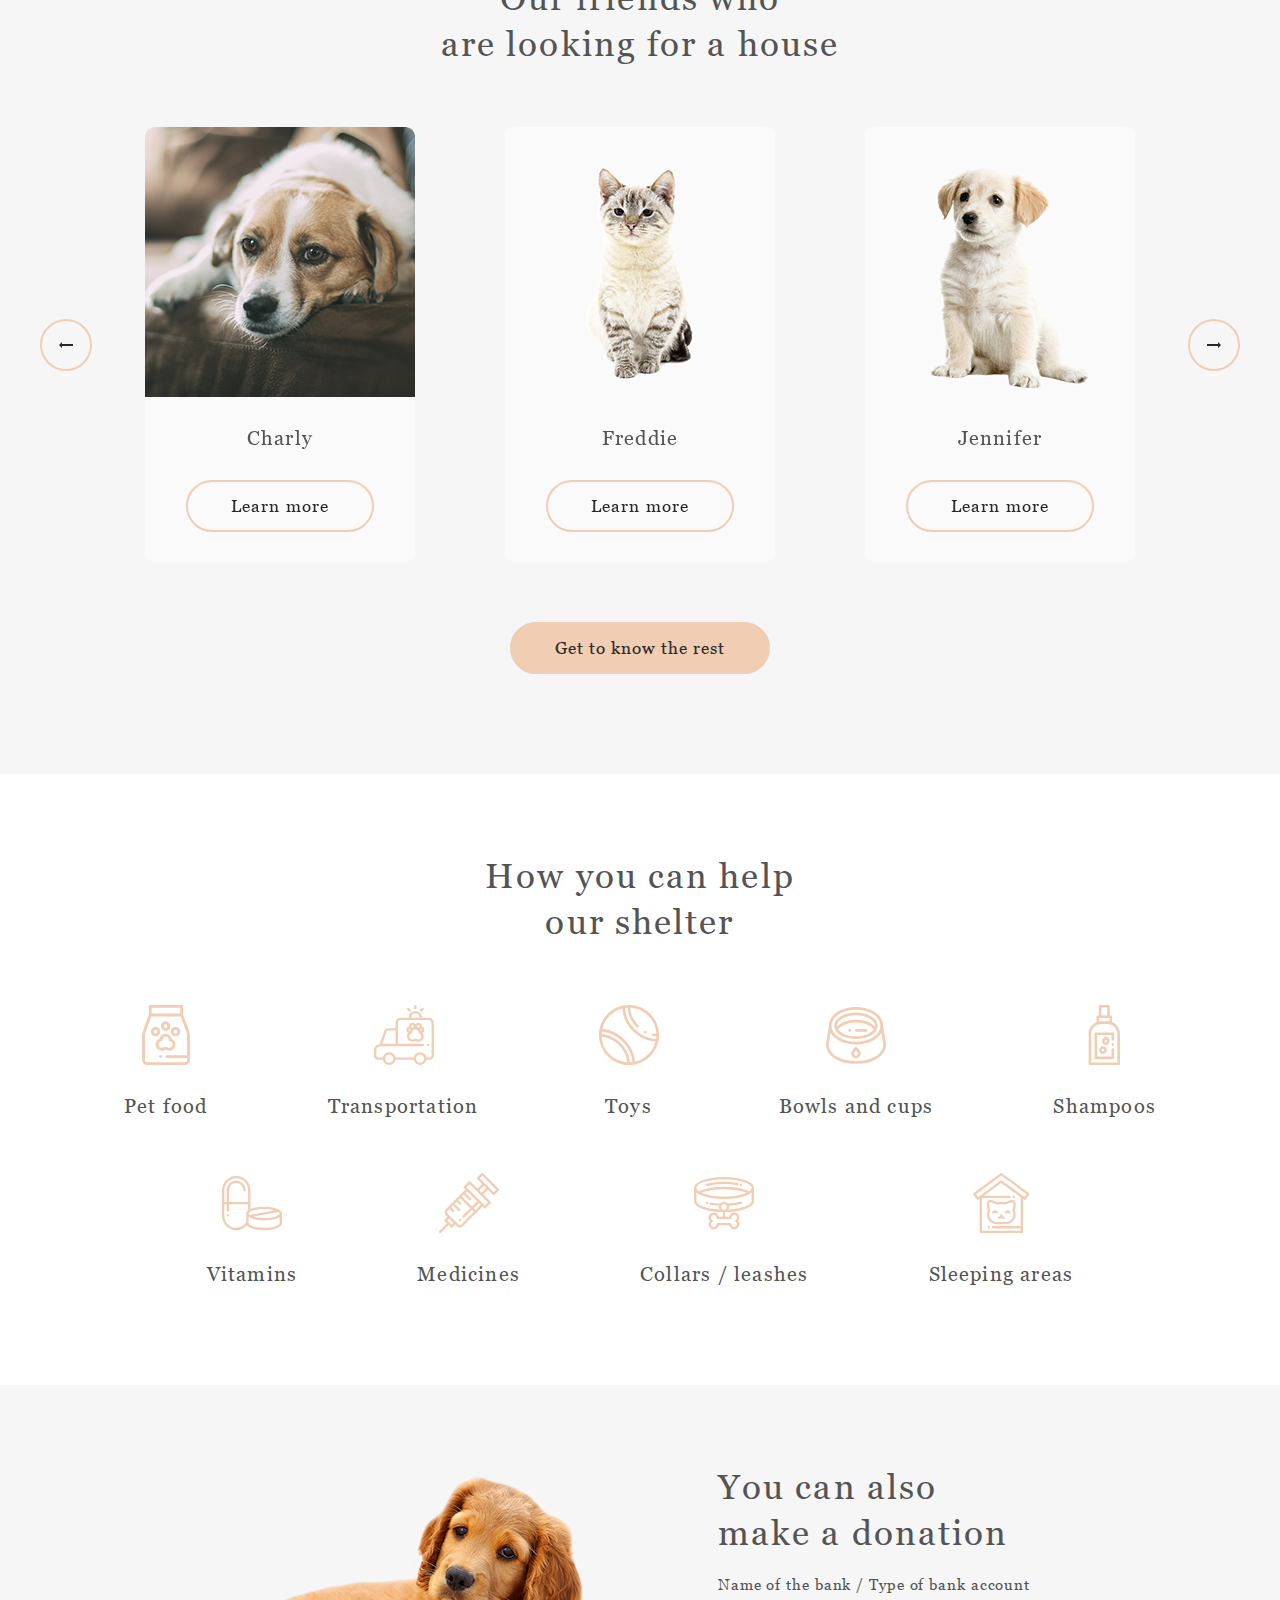
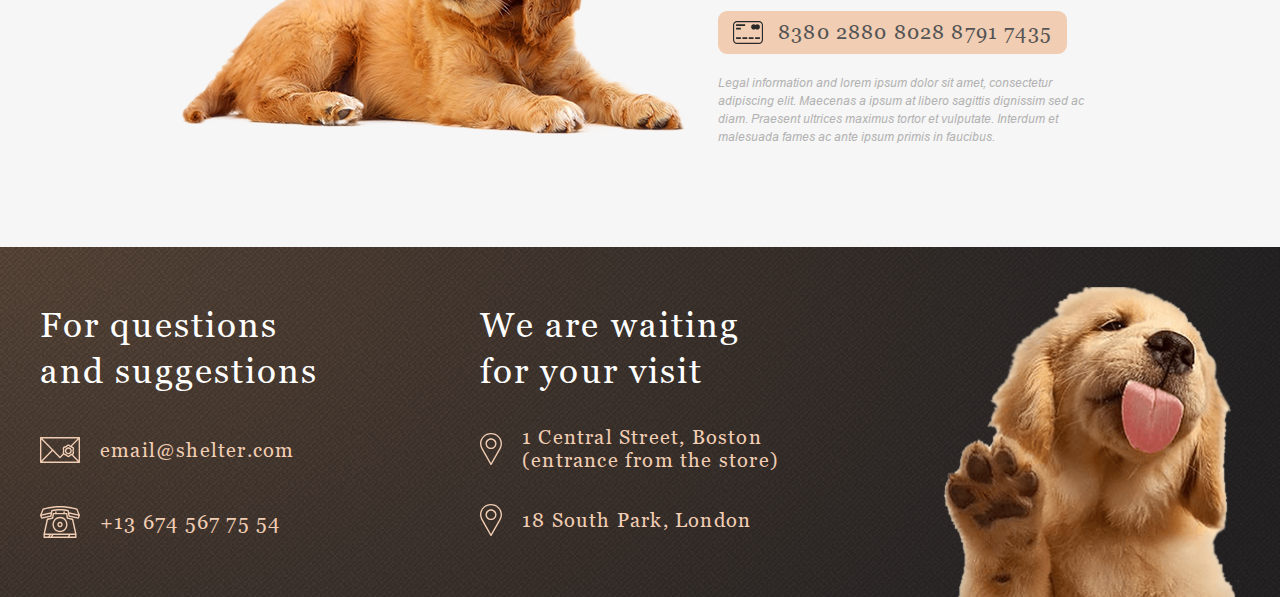
==== commit fa805de2: "Deploy." ====
--- a/index.html
+++ b/index.html
@@ -1 +1 @@
-<!doctype html><html lang="en"><head><meta charset="UTF-8"/><meta name="viewport" content="width=device-width,initial-scale=1"/><meta name="mode" content="production"/><title>Shelter</title><link rel="icon" type="image/x-icon" href="favicon.ico?b58b47cc1b7baebacf90"/><link rel="stylesheet" href="main.min.css?b58b47cc1b7baebacf90"/></head><body><div class="container start-screen"><div class="container__content container__content_no-padding"><header class="header"><div class="logo"><a class="link-wrapper logo__link" href="./"><h1 class="title">Cozy House</h1><span class="subtitle">Shelter for pets in Boston</span></a></div><nav class="navigation-menu"><ul class="navigation-menu__link-list"><li class="link link_active"><a class="active" href="./">About the shelter</a></li><li class="link"><a href="./pets">Our pets</a></li><li class="link"><a href="#help">Help the shelter</a></li><li class="link"><a href="#contacts">Contacts</a></li></ul><button class="burger-menu-button"><span class="burger-menu-button__strip"></span> <span class="burger-menu-button__strip"></span> <span class="burger-menu-button__strip"></span></button><div class="burger-menu"><ul class="burger-menu__link-list"><li class="link link_active"><a class="active" href="./">About the shelter</a></li><li class="link"><a href="./pets">Our pets</a></li><li class="link"><a href="#help" close-burger-menu>Help the shelter</a></li><li class="link"><a href="#contacts" close-burger-menu>Contacts</a></li></ul></div></nav></header><section class="container"><div class="content"><h2 class="heading">Not only people<br/>need a house</h2><div class="subheading">We offer to give a chance to a little and nice puppy with an extremely wide and open heart. He or she will love you more than anybody else in the world, you will see!</div><div class="button-container"><a class="link-wrapper" href="#pets"><button class="button">Make a friend</button></a></div></div><div class="image"></div></section></div></div><main><section class="container about"><div class="container__content"><div class="container"><div class="image"></div><div class="content"><h3 class="heading">About the shelter<br/>“Cozy House”</h3><p class="text">Currently we have 121 dogs and 342 cats on our hands and statistics show that only 20% of them will find a family. The others will continue to live with us and will be waiting for a lucky chance to become dearly loved.</p><p class="text">We feed our wards with the best food and make sure that they do not get sick, feel comfortable (including psychologically) and well. We are supported by 87 volunteers and 28 employees of various skill levels. About 12% of the animals are taken by the shelter staff. Taking care of the animals, they become attached to the pets and would hardly ever leave them alone.</p></div></div></div></section><section class="container pets" id="pets"><div class="container__content"><h3 class="heading">Our friends who<br/>are looking for a house</h3><div class="slider"><div class="arrow-container arrow-container__left"><button class="button swiper-button-prev"></button></div><div class="slider__slide-wrapper swiper"><div class="swiper-wrapper"></div></div><div class="arrow-container arrow-container__right"><button class="button swiper-button-next"></button></div></div><div class="navigation"><a class="link-wrapper" href="./pets"><button class="button">Get to know the rest</button></a></div></div></section><section class="container help" id="help"><div class="container__content"><h3 class="heading">How you can help<br/>our shelter</h3><div class="list"><div class="list__item list__item_pet-food"><div class="icon"></div><div class="text">Pet food</div></div><div class="list__item list__item_transportation"><div class="icon"></div><div class="text">Transportation</div></div><div class="list__item list__item_toys"><div class="icon"></div><div class="text">Toys</div></div><div class="list__item list__item_bowls-and-cups"><div class="icon"></div><div class="text">Bowls and cups</div></div><div class="list__item list__item_shampoos"><div class="icon"></div><div class="text">Shampoos</div></div><div class="list__item list__item_vitamins"><div class="icon"></div><div class="text">Vitamins</div></div><div class="list__item list__item_medicines"><div class="icon"></div><div class="text">Medicines</div></div><div class="list__item list__item_collars-leashes"><div class="icon"></div><div class="text">Collars / leashes</div></div><div class="list__item list__item_sleeping-areas"><div class="icon"></div><div class="text">Sleeping areas</div></div></div></div></section><section class="container donation"><div class="container__content"><div class="container"><div class="image"></div><div class="content"><h3 class="heading">You can also<br/>make a donation</h3><div class="subheading">Name of the bank / Type of bank account</div><a class="link-wrapper" href="#"><button class="button credit-card"><div class="credit-card__icon"></div><div class="credit-card__number"><div>8380</div><div>2880</div><div>8028</div><div>8791</div><div>7435</div></div></button></a><div class="legal-info">Legal information and lorem ipsum dolor sit amet, consectetur adipiscing elit. Maecenas a ipsum at libero sagittis dignissim sed ac diam. Praesent ultrices maximus tortor et vulputate. Interdum et malesuada fames ac ante ipsum primis in faucibus.</div></div></div></div></section></main><footer class="container footer" id="contacts"><div class="container__content container__content_no-padding"><div class="content"><div class="info contacts"><h3 class="info__title">For questions and suggestions</h3><a class="link-wrapper" href="mailto:email@shelter.com"><div class="info__row email"><div class="icon"></div><div class="text">email@shelter.com</div></div></a><a class="link-wrapper" href="tel:+136745677554"><div class="info__row phone"><div class="icon"></div><div class="text">+13 674 567 75 54</div></div></a></div><div class="info locations"><h3 class="info__title">We are waiting for your visit</h3><a class="link-wrapper" href="https://www.google.ru/maps/search/1+Central+Street,+Boston+(entrance+from+the+store)/@42.3144556,-71.0403232,12z/data=!3m1!4b1?hl=ru" target="_blank"><div class="info__row address"><div class="icon"></div><div class="text">1 Central Street, Boston (entrance from the store)</div></div></a><a class="link-wrapper" href="https://www.google.ru/maps/search/18+South+Park,+London/@51.4801382,-0.1778589,12z/data=!3m1!4b1?hl=ru" target="_blank"><div class="info__row address"><div class="icon"></div><div class="text">18 South Park, London</div></div></a></div></div><div class="image"></div></div></footer><script src="main.min.js?b58b47cc1b7baebacf90"></script></body></html>+<!doctype html><html lang="en"><head><meta charset="UTF-8"/><meta name="viewport" content="width=device-width,initial-scale=1"/><meta name="mode" content="production"/><title>Shelter</title><link rel="icon" type="image/x-icon" href="favicon.ico?1598b112ee328b645674"/><link rel="stylesheet" href="main.min.css?1598b112ee328b645674"/></head><body><div class="container start-screen"><div class="container__content container__content_no-padding"><header class="header"><div class="logo"><a class="link-wrapper logo__link" href="./"><h1 class="title">Cozy House</h1><span class="subtitle">Shelter for pets in Boston</span></a></div><nav class="navigation-menu"><ul class="navigation-menu__link-list"><li class="link link_active"><a class="active" href="./">About the shelter</a></li><li class="link"><a href="./pets">Our pets</a></li><li class="link"><a href="#help">Help the shelter</a></li><li class="link"><a href="#contacts">Contacts</a></li></ul><button class="burger-menu-button"><span class="burger-menu-button__strip"></span> <span class="burger-menu-button__strip"></span> <span class="burger-menu-button__strip"></span></button><div class="burger-menu"><ul class="burger-menu__link-list"><li class="link link_active"><a class="active" href="./">About the shelter</a></li><li class="link"><a href="./pets">Our pets</a></li><li class="link"><a href="#help" close-burger-menu>Help the shelter</a></li><li class="link"><a href="#contacts" close-burger-menu>Contacts</a></li></ul></div></nav></header><section class="container"><div class="content"><h2 class="heading">Not only people<br/>need a house</h2><div class="subheading">We offer to give a chance to a little and nice puppy with an extremely wide and open heart. He or she will love you more than anybody else in the world, you will see!</div><div class="button-container"><a class="link-wrapper" href="#pets"><button class="button">Make a friend</button></a></div></div><div class="image"></div></section></div></div><main><section class="container about"><div class="container__content"><div class="container"><div class="image"></div><div class="content"><h3 class="heading">About the shelter<br/>“Cozy House”</h3><p class="text">Currently we have 121 dogs and 342 cats on our hands and statistics show that only 20% of them will find a family. The others will continue to live with us and will be waiting for a lucky chance to become dearly loved.</p><p class="text">We feed our wards with the best food and make sure that they do not get sick, feel comfortable (including psychologically) and well. We are supported by 87 volunteers and 28 employees of various skill levels. About 12% of the animals are taken by the shelter staff. Taking care of the animals, they become attached to the pets and would hardly ever leave them alone.</p></div></div></div></section><section class="container pets" id="pets"><div class="container__content"><h3 class="heading">Our friends who<br/>are looking for a house</h3><div class="slider"><div class="arrow-container arrow-container__left"><button class="button swiper-button-prev"></button></div><div class="slider__slide-wrapper swiper"><div class="swiper-wrapper"></div></div><div class="arrow-container arrow-container__right"><button class="button swiper-button-next"></button></div></div><div class="navigation"><a class="link-wrapper" href="./pets"><button class="button">Get to know the rest</button></a></div></div></section><section class="container help" id="help"><div class="container__content"><h3 class="heading">How you can help<br/>our shelter</h3><div class="list"><div class="list__item list__item_pet-food"><div class="icon"></div><div class="text">Pet food</div></div><div class="list__item list__item_transportation"><div class="icon"></div><div class="text">Transportation</div></div><div class="list__item list__item_toys"><div class="icon"></div><div class="text">Toys</div></div><div class="list__item list__item_bowls-and-cups"><div class="icon"></div><div class="text">Bowls and cups</div></div><div class="list__item list__item_shampoos"><div class="icon"></div><div class="text">Shampoos</div></div><div class="list__item list__item_vitamins"><div class="icon"></div><div class="text">Vitamins</div></div><div class="list__item list__item_medicines"><div class="icon"></div><div class="text">Medicines</div></div><div class="list__item list__item_collars-leashes"><div class="icon"></div><div class="text">Collars / leashes</div></div><div class="list__item list__item_sleeping-areas"><div class="icon"></div><div class="text">Sleeping areas</div></div></div></div></section><section class="container donation"><div class="container__content"><div class="container"><div class="image"></div><div class="content"><h3 class="heading">You can also<br/>make a donation</h3><div class="subheading">Name of the bank / Type of bank account</div><a class="link-wrapper" href="#"><button class="button credit-card"><div class="credit-card__icon"></div><div class="credit-card__number"><div>8380</div><div>2880</div><div>8028</div><div>8791</div><div>7435</div></div></button></a><div class="legal-info">Legal information and lorem ipsum dolor sit amet, consectetur adipiscing elit. Maecenas a ipsum at libero sagittis dignissim sed ac diam. Praesent ultrices maximus tortor et vulputate. Interdum et malesuada fames ac ante ipsum primis in faucibus.</div></div></div></div></section></main><footer class="container footer" id="contacts"><div class="container__content container__content_no-padding"><div class="content"><div class="info contacts"><h3 class="info__title">For questions and suggestions</h3><a class="link-wrapper" href="mailto:email@shelter.com"><div class="info__row email"><div class="icon"></div><div class="text">email@shelter.com</div></div></a><a class="link-wrapper" href="tel:+136745677554"><div class="info__row phone"><div class="icon"></div><div class="text">+13 674 567 75 54</div></div></a></div><div class="info locations"><h3 class="info__title">We are waiting for your visit</h3><a class="link-wrapper" href="https://www.google.ru/maps/search/1+Central+Street,+Boston+(entrance+from+the+store)/@42.3144556,-71.0403232,12z/data=!3m1!4b1?hl=ru" target="_blank"><div class="info__row address"><div class="icon"></div><div class="text">1 Central Street, Boston (entrance from the store)</div></div></a><a class="link-wrapper" href="https://www.google.ru/maps/search/18+South+Park,+London/@51.4801382,-0.1778589,12z/data=!3m1!4b1?hl=ru" target="_blank"><div class="info__row address"><div class="icon"></div><div class="text">18 South Park, London</div></div></a></div></div><div class="image"></div></div></footer><script src="main.min.js?1598b112ee328b645674"></script></body></html>--- a/main.min.css
+++ b/main.min.css
@@ -1,4 +1,4 @@
 @font-face{font-family:swiper-icons;font-style:normal;font-weight:400;src:url("data:application/font-woff;charset=utf-8;base64, [base64]//wADZ2x5ZgAAAywAAADMAAAD2MHtryVoZWFkAAABbAAAADAAAAA2E2+eoWhoZWEAAAGcAAAAHwAAACQC9gDzaG10eAAAAigAAAAZAAAArgJkABFsb2NhAAAC0AAAAFoAAABaFQAUGG1heHAAAAG8AAAAHwAAACAAcABAbmFtZQAAA/gAAAE5AAACXvFdBwlwb3N0AAAFNAAAAGIAAACE5s74hXjaY2BkYGAAYpf5Hu/j+W2+MnAzMYDAzaX6QjD6/4//Bxj5GA8AuRwMYGkAPywL13jaY2BkYGA88P8Agx4j+/8fQDYfA1AEBWgDAIB2BOoAeNpjYGRgYNBh4GdgYgABEMnIABJzYNADCQAACWgAsQB42mNgYfzCOIGBlYGB0YcxjYGBwR1Kf2WQZGhhYGBiYGVmgAFGBiQQkOaawtDAoMBQxXjg/wEGPcYDDA4wNUA2CCgwsAAAO4EL6gAAeNpj2M0gyAACqxgGNWBkZ2D4/wMA+xkDdgAAAHjaY2BgYGaAYBkGRgYQiAHyGMF8FgYHIM3DwMHABGQrMOgyWDLEM1T9/w8UBfEMgLzE////P/5//f/V/xv+r4eaAAeMbAxwIUYmIMHEgKYAYjUcsDAwsLKxc3BycfPw8jEQA/[base64]/uznmfPFBNODM2K7MTQ45YEAZqGP81AmGGcF3iPqOop0r1SPTaTbVkfUe4HXj97wYE+yNwWYxwWu4v1ugWHgo3S1XdZEVqWM7ET0cfnLGxWfkgR42o2PvWrDMBSFj/IHLaF0zKjRgdiVMwScNRAoWUoH78Y2icB/yIY09An6AH2Bdu/UB+yxopYshQiEvnvu0dURgDt8QeC8PDw7Fpji3fEA4z/PEJ6YOB5hKh4dj3EvXhxPqH/SKUY3rJ7srZ4FZnh1PMAtPhwP6fl2PMJMPDgeQ4rY8YT6Gzao0eAEA409DuggmTnFnOcSCiEiLMgxCiTI6Cq5DZUd3Qmp10vO0LaLTd2cjN4fOumlc7lUYbSQcZFkutRG7g6JKZKy0RmdLY680CDnEJ+UMkpFFe1RN7nxdVpXrC4aTtnaurOnYercZg2YVmLN/d/gczfEimrE/fs/bOuq29Zmn8tloORaXgZgGa78yO9/cnXm2BpaGvq25Dv9S4E9+5SIc9PqupJKhYFSSl47+Qcr1mYNAAAAeNptw0cKwkAAAMDZJA8Q7OUJvkLsPfZ6zFVERPy8qHh2YER+3i/BP83vIBLLySsoKimrqKqpa2hp6+jq6RsYGhmbmJqZSy0sraxtbO3sHRydnEMU4uR6yx7JJXveP7WrDycAAAAAAAH//wACeNpjYGRgYOABYhkgZgJCZgZNBkYGLQZtIJsFLMYAAAw3ALgAeNolizEKgDAQBCchRbC2sFER0YD6qVQiBCv/H9ezGI6Z5XBAw8CBK/m5iQQVauVbXLnOrMZv2oLdKFa8Pjuru2hJzGabmOSLzNMzvutpB3N42mNgZGBg4GKQYzBhYMxJLMlj4GBgAYow/P/PAJJhLM6sSoWKfWCAAwDAjgbRAAB42mNgYGBkAIIbCZo5IPrmUn0hGA0AO8EFTQAA")}:root{--swiper-theme-color:#007aff}.swiper{list-style:none;margin-left:auto;margin-right:auto;overflow:hidden;padding:0;position:relative;z-index:1}.swiper-vertical>.swiper-wrapper{flex-direction:column}.swiper-wrapper{box-sizing:content-box;display:flex;height:100%;position:relative;transition-property:transform;width:100%;z-index:1}.swiper-android .swiper-slide,.swiper-wrapper{transform:translateZ(0)}.swiper-pointer-events{touch-action:pan-y}.swiper-pointer-events.swiper-vertical{touch-action:pan-x}.swiper-slide{flex-shrink:0;height:100%;position:relative;transition-property:transform;width:100%}.swiper-slide-invisible-blank{visibility:hidden}.swiper-autoheight,.swiper-autoheight .swiper-slide{height:auto}.swiper-autoheight .swiper-wrapper{align-items:flex-start;transition-property:transform,height}.swiper-backface-hidden .swiper-slide{-webkit-backface-visibility:hidden;backface-visibility:hidden;transform:translateZ(0)}.swiper-3d,.swiper-3d.swiper-css-mode .swiper-wrapper{perspective:1200px}.swiper-3d .swiper-cube-shadow,.swiper-3d .swiper-slide,.swiper-3d .swiper-slide-shadow,.swiper-3d .swiper-slide-shadow-bottom,.swiper-3d .swiper-slide-shadow-left,.swiper-3d .swiper-slide-shadow-right,.swiper-3d .swiper-slide-shadow-top,.swiper-3d .swiper-wrapper{transform-style:preserve-3d}.swiper-3d .swiper-slide-shadow,.swiper-3d .swiper-slide-shadow-bottom,.swiper-3d .swiper-slide-shadow-left,.swiper-3d .swiper-slide-shadow-right,.swiper-3d .swiper-slide-shadow-top{height:100%;left:0;pointer-events:none;position:absolute;top:0;width:100%;z-index:10}.swiper-3d .swiper-slide-shadow{background:rgba(0,0,0,.15)}.swiper-3d .swiper-slide-shadow-left{background-image:linear-gradient(270deg,rgba(0,0,0,.5),transparent)}.swiper-3d .swiper-slide-shadow-right{background-image:linear-gradient(90deg,rgba(0,0,0,.5),transparent)}.swiper-3d .swiper-slide-shadow-top{background-image:linear-gradient(0deg,rgba(0,0,0,.5),transparent)}.swiper-3d .swiper-slide-shadow-bottom{background-image:linear-gradient(180deg,rgba(0,0,0,.5),transparent)}.swiper-css-mode>.swiper-wrapper{-ms-overflow-style:none;overflow:auto;scrollbar-width:none}.swiper-css-mode>.swiper-wrapper::-webkit-scrollbar{display:none}.swiper-css-mode>.swiper-wrapper>.swiper-slide{scroll-snap-align:start start}.swiper-horizontal.swiper-css-mode>.swiper-wrapper{scroll-snap-type:x mandatory}.swiper-vertical.swiper-css-mode>.swiper-wrapper{scroll-snap-type:y mandatory}.swiper-centered>.swiper-wrapper:before{content:"";flex-shrink:0;order:9999}.swiper-centered.swiper-horizontal>.swiper-wrapper>.swiper-slide:first-child{margin-inline-start:var(--swiper-centered-offset-before)}.swiper-centered.swiper-horizontal>.swiper-wrapper:before{height:100%;min-height:1px;width:var(--swiper-centered-offset-after)}.swiper-centered.swiper-vertical>.swiper-wrapper>.swiper-slide:first-child{margin-block-start:var(--swiper-centered-offset-before)}.swiper-centered.swiper-vertical>.swiper-wrapper:before{height:var(--swiper-centered-offset-after);min-width:1px;width:100%}.swiper-centered>.swiper-wrapper>.swiper-slide{scroll-snap-align:center center}
 
-/*! normalize.css v8.0.1 | MIT License | github.com/necolas/normalize.css */html{-webkit-text-size-adjust:100%;line-height:1.15}body{margin:0}main{display:block}h1{font-size:2em;margin:.67em 0}hr{box-sizing:content-box;height:0;overflow:visible}pre{font-family:monospace,monospace;font-size:1em}a{background-color:transparent}abbr[title]{border-bottom:none;text-decoration:underline;text-decoration:underline dotted}b,strong{font-weight:bolder}code,kbd,samp{font-family:monospace,monospace;font-size:1em}small{font-size:80%}sub,sup{font-size:75%;line-height:0;position:relative;vertical-align:baseline}sub{bottom:-.25em}sup{top:-.5em}img{border-style:none}button,input,optgroup,select,textarea{font-family:inherit;font-size:100%;line-height:1.15;margin:0}button,input{overflow:visible}button,select{text-transform:none}[type=button],[type=reset],[type=submit],button{-webkit-appearance:button}[type=button]::-moz-focus-inner,[type=reset]::-moz-focus-inner,[type=submit]::-moz-focus-inner,button::-moz-focus-inner{border-style:none;padding:0}[type=button]:-moz-focusring,[type=reset]:-moz-focusring,[type=submit]:-moz-focusring,button:-moz-focusring{outline:1px dotted ButtonText}fieldset{padding:.35em .75em .625em}legend{box-sizing:border-box;color:inherit;display:table;max-width:100%;padding:0;white-space:normal}progress{vertical-align:baseline}textarea{overflow:auto}[type=checkbox],[type=radio]{box-sizing:border-box;padding:0}[type=number]::-webkit-inner-spin-button,[type=number]::-webkit-outer-spin-button{height:auto}[type=search]{-webkit-appearance:textfield;outline-offset:-2px}[type=search]::-webkit-search-decoration{-webkit-appearance:none}::-webkit-file-upload-button{-webkit-appearance:button;font:inherit}details{display:block}summary{display:list-item}[hidden],template{display:none}@font-face{font-display:swap;font-family:Arial;font-style:normal;font-weight:900;src:url(static/fonts/Arial-Black.woff2) format("woff2"),url(static/fonts/Arial-Black.woff) format("woff"),url(static/fonts/Arial-Black.ttf) format("truetype")}@font-face{font-display:swap;font-family:Arial;font-style:normal;font-weight:700;src:url(static/fonts/Arial-BoldMT.woff2) format("woff2"),url(static/fonts/Arial-BoldMT.woff) format("woff"),url(static/fonts/Arial-BoldMT.ttf) format("truetype")}@font-face{font-display:swap;font-family:Arial;font-style:italic;font-weight:700;src:url(static/fonts/Arial-BoldItalicMT.woff2) format("woff2"),url(static/fonts/Arial-BoldItalicMT.woff) format("woff"),url(static/fonts/Arial-BoldItalicMT.ttf) format("truetype")}@font-face{font-display:swap;font-family:Arial Narrow;font-style:italic;font-weight:400;src:url(static/fonts/ArialNarrow-Italic.woff2) format("woff2"),url(static/fonts/ArialNarrow-Italic.woff) format("woff"),url(static/fonts/ArialNarrow-Italic.ttf) format("truetype")}@font-face{font-display:swap;font-family:Arial;font-style:normal;font-weight:400;src:url(static/fonts/ArialMT.woff2) format("woff2"),url(static/fonts/ArialMT.woff) format("woff"),url(static/fonts/ArialMT.ttf) format("truetype")}@font-face{font-display:swap;font-family:Arial;font-style:italic;font-weight:400;src:url(static/fonts/Arial-ItalicMT.woff2) format("woff2"),url(static/fonts/Arial-ItalicMT.woff) format("woff"),url(static/fonts/Arial-ItalicMT.ttf) format("truetype")}@font-face{font-display:swap;font-family:Arial Narrow;font-style:italic;font-weight:700;src:url(static/fonts/ArialNarrow-BoldItalic.woff2) format("woff2"),url(static/fonts/ArialNarrow-BoldItalic.woff) format("woff"),url(static/fonts/ArialNarrow-BoldItalic.ttf) format("truetype")}@font-face{font-display:swap;font-family:Arial Narrow;font-style:normal;font-weight:700;src:url(static/fonts/ArialNarrow-Bold.woff2) format("woff2"),url(static/fonts/ArialNarrow-Bold.woff) format("woff"),url(static/fonts/ArialNarrow-Bold.ttf) format("truetype")}@font-face{font-display:swap;font-family:Arial Narrow;font-style:normal;font-weight:400;src:url(static/fonts/ArialNarrow.woff2) format("woff2"),url(static/fonts/ArialNarrow.woff) format("woff"),url(static/fonts/ArialNarrow.ttf) format("truetype")}@font-face{font-display:swap;font-family:Georgia;font-style:normal;font-weight:700;src:url(static/fonts/Georgia-Bold.woff2) format("woff2"),url(static/fonts/Georgia-Bold.woff) format("woff"),url(static/fonts/Georgia-Bold.ttf) format("truetype")}@font-face{font-display:swap;font-family:Georgia;font-style:italic;font-weight:700;src:url(static/fonts/Georgia-BoldItalic.woff2) format("woff2"),url(static/fonts/Georgia-BoldItalic.woff) format("woff"),url(static/fonts/Georgia-BoldItalic.ttf) format("truetype")}@font-face{font-display:swap;font-family:Georgia;font-style:normal;font-weight:400;src:url(static/fonts/Georgia.woff2) format("woff2"),url(static/fonts/Georgia.woff) format("woff"),url(static/fonts/Georgia.ttf) format("truetype")}@font-face{font-display:swap;font-family:Georgia;font-style:italic;font-weight:400;src:url(static/fonts/Georgia-Italic.woff2) format("woff2"),url(static/fonts/Georgia-Italic.woff) format("woff"),url(static/fonts/Georgia-Italic.ttf) format("truetype")}:root{--color-light-xl:#fff;--color-light-l:#f6f6f6;--color-light-s:#fafafa;--color-dark-s:#cdcdcd;--color-dark-m:#b2b2b2;--color-dark-l:#545454;--color-dark-xl:#4c4c4c;--color-dark-3xl:#292929;--color-dark-3xl-opacity:rgba(41,41,41,.6);--color-primary:#f1cdb3;--color-primary-light:#fddcc4;--size-heading:3.5rem;--size-small-text:1.5rem}html{font-size:62.5%}body{background-color:var(--color-dark-3xl);color:var(--color-dark-3xl);font-family:Georgia;font-size:2rem;font-weight:400}h1,h2,h3,h6{font-weight:400;margin:0}p{margin:0}ul,ul li{margin:0;padding:0}ul li{list-style-type:none}h1{color:var(--color-primary);font-family:Georgia;font-size:3.2rem;font-style:normal;font-weight:400;letter-spacing:.06em;line-height:1.1}h2{color:var(--color-light-xl);font-size:4.4rem}h2,h3{font-family:Georgia;font-style:normal;font-weight:400;letter-spacing:.06em;line-height:1.3}h3{color:var(--color-dark-l);font-size:3.5rem}.link-wrapper{text-decoration:none}.button{background-color:transparent;border:.2rem solid;border-color:var(--color-primary);border-radius:10rem;color:var(--color-dark-3xl);cursor:pointer;font-size:1.7rem;letter-spacing:.06em;line-height:1.3;padding:1.3rem 4.3rem;transition:background-color .3s,border-color .3s,color .3s}.button_active{background-color:var(--color-primary)}.button_inactive{border-color:var(--color-dark-s);color:var(--color-dark-s);cursor:auto}.container__content{box-sizing:border-box;margin:0 auto;max-width:120rem;min-height:inherit;padding:8rem 0 10rem}.container__content_no-padding{padding:0!important}.container__content .heading,.container__content .text{margin-bottom:1rem}.container__content .text:last-child{margin-bottom:0}.container__content .header{display:grid;grid-template-columns:auto 1fr;min-height:12rem}.container__content .header .logo{align-items:center;display:flex}.container__content .header .logo__link{align-items:center;display:flex;flex-flow:column;justify-content:center}.container__content .header .logo__link .title{margin-bottom:1.1rem}.container__content .header .logo__link .subtitle{color:var(--color-light-xl);font-family:Arial;font-size:1.3rem;font-weight:400;letter-spacing:.1em;line-height:1.15rem}.container__content .header .navigation-menu{align-items:center;display:flex;justify-content:end}.container__content .header .navigation-menu__link-list{display:flex}.container__content .header .navigation-menu__link-list .link{font-family:Arial;font-size:1.5rem;font-weight:400;line-height:160%;margin-right:3.7rem}.container__content .header .navigation-menu__link-list .link:last-child{margin-right:0}.container__content .header .navigation-menu__link-list .link_active{border-bottom:.3rem solid;border-color:var(--color-primary)}.container__content .header .navigation-menu__link-list .link a{color:var(--color-dark-s);text-decoration:none;transition:color .3s}.container__content .header .navigation-menu__link-list .link a.active,.container__content .header .navigation-menu__link-list .link a:hover{color:var(--color-light-xl)}@media (max-width:767.98px){.container__content .header .navigation-menu__link-list{display:none}}.container__content .header .navigation-menu .burger-menu-button{background:none;border:none;cursor:pointer;display:none;height:3rem;justify-content:space-around;padding:0;transform:rotate(180deg);transition:transform .3s;width:3rem}.container__content .header .navigation-menu .burger-menu-button:not([opened]){transform:rotate(90deg)}.container__content .header .navigation-menu .burger-menu-button__strip{background-color:var(--color-dark-3xl);background-image:url(static/images/line.svg);height:30px;width:2px}@media (max-width:767.98px){.container__content .header .navigation-menu .burger-menu-button{display:flex}}.container__content .header .navigation-menu .burger-menu{display:none;transition:height .2s ease-in;z-index:30}@media (max-width:767.98px){.container__content .header .navigation-menu{justify-content:center}.container__content .header .navigation-menu .burger-menu{align-items:center;background-color:var(--color-dark-3xl);display:flex;height:calc(100vh - 12rem);justify-content:center;left:calc(50% - 16rem);position:absolute;top:12rem;width:32rem}.container__content .header .navigation-menu .burger-menu:not([opened]){height:0}.container__content .header .navigation-menu .burger-menu:not([opened]) *{display:none}.container__content .header .navigation-menu .burger-menu__link-list{display:flex;flex-flow:column;margin-bottom:12rem;text-align:center}.container__content .header .navigation-menu .burger-menu__link-list .link{font-family:Arial;font-size:3.2rem;font-weight:400;justify-content:center;line-height:160%;margin:0 auto 4rem}.container__content .header .navigation-menu .burger-menu__link-list .link:last-child{margin-bottom:0}.container__content .header .navigation-menu .burger-menu__link-list .link_active{border-bottom:.3rem solid;border-color:var(--color-primary)}.container__content .header .navigation-menu .burger-menu__link-list .link a{color:var(--color-dark-s);text-decoration:none;transition:color .3s}.container__content .header .navigation-menu .burger-menu__link-list .link a.active,.container__content .header .navigation-menu .burger-menu__link-list .link a:hover{color:var(--color-light-xl)}.container__content .header{margin:0;padding:0 1rem}.container__content .header[opened]{position:relative;z-index:30}.container__content .header:not([opened]){transition-delay:.2s;transition-property:background-color}}.container__content .pet-list{display:grid;gap:3rem 4rem;grid-template-columns:repeat(4,1fr);grid-template-rows:repeat(2,1fr)}.container__content .pet-list__item{margin:0 auto}.container__content .pet-list__item .pet-card{align-items:center;background-color:var(--color-light-s);border-radius:.9rem;color:var(--color-dark-l);cursor:pointer;display:flex;flex-flow:column;overflow:hidden;padding-bottom:3rem;width:27rem}.container__content .pet-list__item .pet-card:hover{background-color:var(--color-light-xl)}.container__content .pet-list__item .pet-card:hover .pet-card__button{background-color:var(--color-primary-light);border-color:var(--color-primary-light)}.container__content .pet-list__item .pet-card__photo{height:27rem;margin-bottom:3rem;width:27rem}.container__content .pet-list__item .pet-card__name{font-size:2rem;letter-spacing:.06em;line-height:1.15;margin-bottom:3rem}.container__content .pet-list__item .pet-card__button{background-color:var(--color-light-s)}@media (max-width:1279.98px){.container__content{max-width:70.8rem;padding-bottom:7.5rem}}@media (max-width:767.98px){.container__content{max-width:32rem;padding-bottom:4.5rem;padding-top:4.25rem}}.footer{background:url(static/images/noise-transparent.png),radial-gradient(100% 215.42% at 0 0,#5b483a 0,#262425 100%) #211f20;min-height:35rem}.footer .container__content{align-items:end;display:flex;justify-content:space-between}.footer .container__content .content{display:flex}.footer .container__content .content .info{height:29.4rem;margin-right:14rem;width:30rem}.footer .container__content .content .info:last-child{margin-right:0}.footer .container__content .content .info__title{color:var(--color-light-xl);margin-bottom:4rem}@media (max-width:767.98px){.footer .container__content .content .info__title{font-size:2.5rem;text-align:center}}.footer .container__content .content .info__row{color:var(--color-primary);display:grid;grid-template-columns:auto 1fr;margin-bottom:4rem}.footer .container__content .content .info__row .icon{margin:auto 2rem auto auto}.footer .container__content .content .info__row .text{font-family:Georgia;font-size:2rem;font-weight:400;letter-spacing:.06em;line-height:1.15;margin:auto 0}@media (max-width:767.98px){.footer .container__content .content .info__row.phone .icon{margin-left:.4rem}}@media (max-width:1279.98px){.footer .container__content .content .info{height:auto;margin-right:4rem}}@media (max-width:767.98px){.footer .container__content .content .info{margin:0 auto;width:25rem}.footer .container__content .content .info:last-child{margin:0 auto;width:30rem}.footer .container__content .content .info:last-child .info__title{margin-left:3rem;margin-right:3rem}}.footer .container__content .content .contacts .email .icon{background-image:url(static/images/icon-email.svg);height:32px;width:40px}.footer .container__content .content .contacts .phone .icon{background-image:url(static/images/icon-phone.svg);height:32px;width:40px}.footer .container__content .content .locations .info__title{margin-bottom:3.2rem}@media (max-width:767.98px){.footer .container__content .content .locations .info__title{margin-bottom:3.8rem}}.footer .container__content .content .locations .info__row{margin-bottom:3.2rem}.footer .container__content .content .locations .info__row.address .icon{background-image:url(static/images/icon-marker.svg);height:32px;width:22px}@media (max-width:767.98px){.footer .container__content .content .locations .info__row{margin-bottom:4rem}}@media (max-width:1279.98px){.footer .container__content .content{justify-content:space-between;margin:0 3.5rem 2.5rem;padding-top:3rem}}@media (max-width:767.98px){.footer .container__content .content{flex-wrap:wrap;margin:0 auto;padding-top:3rem}.footer .container__content .content:last-child{margin:0 auto}}.footer .container__content .image{background-image:url(static/images/footer-puppy.png);height:310px;width:300px}@media (max-width:767.98px){.footer .container__content .image{background-size:259px;height:268px;width:262px}}@media (max-width:1279.98px){.footer .container__content{flex-wrap:wrap;justify-content:center}}.burger-menu-overlay{background:var(--color-dark-3xl-opacity);bottom:0;cursor:pointer;display:none;left:0;position:fixed;right:0;top:0;z-index:20}.burger-menu-overlay__left{right:calc(50% + 16rem)}.burger-menu-overlay__right{left:calc(50% + 16rem)}@media (max-width:767.98px){.burger-menu-overlay{display:block}}.popup-container{align-items:center;background:var(--color-dark-3xl-opacity);bottom:0;display:flex;flex-flow:column;justify-content:center;left:0;position:fixed;right:0;top:0;z-index:20}.popup-container:hover{cursor:pointer}.popup-container:hover .close-button{background-color:var(--color-primary)}.popup-container .popup{background-color:var(--color-light-xl);border-radius:.9rem;height:50rem;overflow:auto;width:90rem}.popup-container .popup:hover{cursor:auto}.popup-container .popup:hover .close-button{background-color:transparent}.popup-container .popup .pet-card{display:flex;height:100%}.popup-container .popup .pet-card__photo{display:flex;width:50rem}.popup-container .popup .pet-card__photo img{width:100%}@media (max-width:1279.98px){.popup-container .popup .pet-card__photo{width:35rem}}@media (max-width:767.98px){.popup-container .popup .pet-card__photo{display:none}}.popup-container .popup .pet-card__info{color:var(--color-dark-3xl);flex:1;padding:5rem 2rem 0 3rem}.popup-container .popup .pet-card__info .title{color:var(--color-dark-3xl);margin:0 0 1rem}@media (max-width:767.98px){.popup-container .popup .pet-card__info .title{text-align:center}}.popup-container .popup .pet-card__info .subtitle{font-size:2rem;letter-spacing:.06em;margin-bottom:4rem}@media (max-width:1279.98px){.popup-container .popup .pet-card__info .subtitle{margin-bottom:2rem}}@media (max-width:767.98px){.popup-container .popup .pet-card__info .subtitle{text-align:center}}.popup-container .popup .pet-card__info .description{font-size:1.7rem;line-height:1;margin-bottom:4rem}@media (max-width:1279.98px){.popup-container .popup .pet-card__info .description{font-size:1.3rem;letter-spacing:.06em;line-height:110%;margin-bottom:1.7rem}}@media (max-width:767.98px){.popup-container .popup .pet-card__info .description{margin-bottom:2rem;text-align:justify}}.popup-container .popup .pet-card__info .list{font-size:1.7rem}.popup-container .popup .pet-card__info .list__item{margin-bottom:.8rem}.popup-container .popup .pet-card__info .list__item:before{color:var(--color-primary);content:"\2022";margin-right:.2rem}@media (max-width:1279.98px){.popup-container .popup .pet-card__info .list__item:before{margin-right:.35rem}}@media (max-width:767.98px){.popup-container .popup .pet-card__info .list__item:before{margin-right:.35rem}}@media (max-width:1279.98px){.popup-container .popup .pet-card__info .list__item{margin-bottom:.4rem}}@media (max-width:767.98px){.popup-container .popup .pet-card__info .list__item{margin-bottom:.4rem}}@media (max-width:1279.98px){.popup-container .popup .pet-card__info{padding:1rem .5rem 0 1rem}}@media (max-width:767.98px){.popup-container .popup .pet-card__info{padding:1rem 1rem 0}}.popup-container .popup .close-button{background-image:url(static/images/cross.svg);background-position:50%;background-repeat:no-repeat;height:12px;left:calc(50% + 44rem);padding:2.4rem;position:absolute;top:calc(50% - 30.2rem);width:12px}.popup-container .popup .close-button:hover{background-color:var(--color-primary)}@media (max-width:1279.98px){.popup-container .popup .close-button{left:calc(50% + 30.6rem);top:calc(50% - 22.7rem)}}@media (max-width:767.98px){.popup-container .popup .close-button{left:calc(50% + 9.8rem);top:calc(50% - 22.2rem)}}@media (max-width:1279.98px){.popup-container .popup{height:35rem;width:63rem}}@media (max-width:767.98px){.popup-container .popup{height:34rem;width:24rem}.hide-scrollbar-y{overflow-y:hidden}}.start-screen{background:url(static/images/noise-transparent.png),radial-gradient(100% 215.42% at 0 0,#5b483a 0,#262425 100%) #211f20;min-height:90.8rem}.start-screen .container__content{display:grid;grid-template-rows:18rem 1fr}.start-screen .container__content .header .burger-menu-button__strip{background-color:var(--color-primary)}@media (max-width:767.98px){.start-screen .container__content .header[opened]{background-color:var(--color-dark-3xl)}}.start-screen .container__content .container{display:flex;flex-wrap:wrap;justify-content:space-between}.start-screen .container__content .container .content{margin:auto 0 24.3rem;text-align:left;width:46rem}.start-screen .container__content .container .content .heading{font-size:4.4rem;letter-spacing:0;line-height:1.3;margin-bottom:4.2rem}@media (max-width:767.98px){.start-screen .container__content .container .content .heading{font-size:2.7rem;letter-spacing:.02em;line-height:1.2;text-align:center}}.start-screen .container__content .container .content .subheading{color:var(--color-dark-s);font-family:Arial;font-size:1.5rem;font-weight:400;line-height:160%;margin-bottom:4.2rem}@media (max-width:767.98px){.start-screen .container__content .container .content .subheading{margin:0 1rem;text-align:center}}.start-screen .container__content .container .content .button-container{display:flex;justify-content:flex-start}.start-screen .container__content .container .content .button-container .button{background-color:var(--color-primary)}.start-screen .container__content .container .content .button-container .button:hover{background-color:var(--color-primary-light)}@media (max-width:1279.98px){.start-screen .container__content .container .content .button-container{justify-content:center}}@media (max-width:767.98px){.start-screen .container__content .container .content .button-container{margin-top:4rem}}@media (max-width:1279.98px){.start-screen .container__content .container .content{margin:3rem 12.5rem 10rem}}@media (max-width:767.98px){.start-screen .container__content .container .content{margin:3rem 0 0;width:100%}}.start-screen .container__content .container .image{background-image:url(static/images/start-screen-puppy.png);height:728px;width:698px}@media (max-width:1279.98px){.start-screen .container__content .container .image{background-size:574px;height:594px;margin-left:14rem;width:563px}}@media (max-width:767.98px){.start-screen .container__content .container .image{background-size:259px;height:270px;margin-left:5rem;margin-top:10.8rem;width:247px}}@media (max-width:1279.98px){.start-screen .container__content{grid-template-rows:12rem 1fr}}@media (max-width:767.98px){.start-screen{min-height:82.3rem}}.about{background-color:var(--color-light-xl);min-height:58.8rem}.about .container__content .container{display:flex;flex-wrap:wrap;justify-content:space-between;padding:0 17.5rem}.about .container__content .container .content{display:flex;flex-flow:column;justify-content:center;width:43rem}.about .container__content .container .content .heading{font-size:var(--size-heading);margin-bottom:2.5rem}@media (max-width:767.98px){.about .container__content .container .content .heading{font-size:2.7rem;letter-spacing:.02em;line-height:1.2;text-align:center}}.about .container__content .container .content .text{color:var(--color-dark-xl);font-family:Arial;font-size:var(--size-small-text);font-weight:400;line-height:1.6;margin-bottom:2.5rem}.about .container__content .container .content .text:last-child{margin-bottom:0}@media (max-width:767.98px){.about .container__content .container .content .text{margin-bottom:2rem;text-align:justify}}@media (max-width:1279.98px){.about .container__content .container .content{margin-bottom:8rem}}@media (max-width:767.98px){.about .container__content .container .content{margin-bottom:4rem;width:100%}}.about .container__content .container .image{background-image:url(static/images/about-pets.png);height:408px;width:300px}@media (max-width:1279.98px){.about .container__content .container .image{margin-left:6.5rem}}@media (max-width:767.98px){.about .container__content .container .image{background-size:262px;height:355px;margin:0;width:264px}}@media (max-width:1279.98px){.about .container__content .container{flex-direction:column-reverse;padding:0 14rem 2.3rem}}@media (max-width:767.98px){.about .container__content .container{padding:0 2.5rem}.about .container__content{padding-bottom:4.25rem}}.pets{background-color:var(--color-light-l);min-height:87.7rem}.pets .container__content{display:flex;flex-flow:column}.pets .container__content .heading{margin-bottom:6rem;text-align:center}@media (max-width:767.98px){.pets .container__content .heading{font-size:2.7rem;letter-spacing:.02em;line-height:1.2;margin-bottom:4rem;text-align:center}}.pets .container__content .slider{align-items:center;display:flex;justify-content:space-between}.pets .container__content .slider .arrow-container__left .button{background-image:url(static/images/arrow-left.svg);background-position:50%;background-repeat:no-repeat;height:6px;width:14px}@media (max-width:767.98px){.pets .container__content .slider .arrow-container__left{margin-left:6.8rem;margin-top:2.2rem;order:2}}.pets .container__content .slider .arrow-container__right .button{background-image:url(static/images/arrow-right.svg);background-position:50%;background-repeat:no-repeat;height:6px;width:14px}@media (max-width:767.98px){.pets .container__content .slider .arrow-container__right{margin-right:6.8rem;margin-top:2.2rem;order:3}}.pets .container__content .slider .arrow-container .button{align-items:center;display:flex;font-size:2rem;height:5.2rem;justify-content:center;letter-spacing:.06em;line-height:1;padding:2rem;width:5.2rem}.pets .container__content .slider .arrow-container .button:hover{background-color:var(--color-primary)}.pets .container__content .slider__slide-wrapper{margin:0 5.3rem}.pets .container__content .slider__slide-wrapper .pet-list{gap:9rem;grid-template-columns:repeat(3,1fr);grid-template-rows:repeat(1,1fr)}@media (max-width:1279.98px){.pets .container__content .slider__slide-wrapper .pet-list{gap:4rem;grid-template-columns:repeat(2,1fr)}}@media (max-width:767.98px){.pets .container__content .slider__slide-wrapper .pet-list{grid-template-columns:repeat(1,1fr);order:1}}@media (max-width:1279.98px){.pets .container__content .slider__slide-wrapper{margin:0 1.3rem}}@media (max-width:767.98px){.pets .container__content .slider__slide-wrapper{margin:0 auto}.pets .container__content .slider{flex-wrap:wrap}}.pets .container__content .navigation{align-items:end;display:flex;justify-content:center;margin-top:6rem}.pets .container__content .navigation .button{background-color:var(--color-primary)}.pets .container__content .navigation .button:hover{background-color:var(--color-primary-light);border-color:var(--color-primary-light)}@media (max-width:767.98px){.pets .container__content .navigation{margin-top:4rem}.pets{min-height:79rem}}.help{background-color:var(--color-light-xl);min-height:61.1rem}.help .container__content{padding-bottom:0}.help .container__content .heading{margin-bottom:6rem;text-align:center}@media (max-width:767.98px){.help .container__content .heading{font-size:2.7rem;letter-spacing:.02em;line-height:1.2;margin-bottom:4rem;text-align:center}}.help .container__content .list{display:flex;flex-wrap:wrap;justify-content:center}.help .container__content .list__item{align-items:center;display:flex;flex-flow:column;justify-content:center;margin:0 6rem 5.5rem}.help .container__content .list__item .icon{margin-bottom:3rem}@media (max-width:767.98px){.help .container__content .list__item .icon{background-size:50px;height:50px!important;margin:0;width:50px!important}}.help .container__content .list__item .text{color:var(--color-dark-l);font-size:2rem;letter-spacing:.06em;line-height:1.15}@media (max-width:767.98px){.help .container__content .list__item .text{font-size:1.5rem;margin-top:2rem}}@media (max-width:1279.98px){.help .container__content .list__item{margin:0 0 5.5rem;width:33%}}@media (max-width:767.98px){.help .container__content .list__item{margin:0 0 3rem;width:50%}}.help .container__content .list__item_pet-food .icon{background-image:url(static/images/icon-pet-food.svg);height:60px;width:60px}.help .container__content .list__item_transportation .icon{background-image:url(static/images/icon-transportation.svg);height:60px;width:61px}.help .container__content .list__item_toys .icon{background-image:url(static/images/icon-toys.svg);height:60px;width:60px}.help .container__content .list__item_bowls-and-cups .icon{background-image:url(static/images/icon-bowls-and-cups.svg);height:60px;width:60px}.help .container__content .list__item_shampoos .icon{background-image:url(static/images/icon-shampoos.svg);height:60px;width:60px}.help .container__content .list__item_vitamins .icon{background-image:url(static/images/icon-vitamins.svg);height:60px;width:60px}.help .container__content .list__item_medicines .icon{background-image:url(static/images/icon-medicines.svg);height:60px;width:60px}.help .container__content .list__item_collars-leashes .icon{background-image:url(static/images/icon-collars-leashes.svg);height:60px;width:60px}.help .container__content .list__item_sleeping-areas .icon{background-image:url(static/images/icon-sleeping-areas.svg);height:60px;width:60px}@media (max-width:767.98px){.help .container__content .list{justify-content:flex-start}}@media (max-width:1279.98px){.help .container__content{padding-bottom:4.5rem}}@media (max-width:767.98px){.help .container__content{padding-bottom:1rem}}.donation{background-color:var(--color-light-l);min-height:46.2rem}.donation .container__content .container{align-items:center;display:flex;justify-content:space-between;padding:0 14rem}.donation .container__content .container .image{background-image:url(static/images/donation-dog.png);height:261px;margin-left:.2rem;width:505px}@media (max-width:767.98px){.donation .container__content .container .image{background-size:262px;height:138px;width:262px}}.donation .container__content .container .content{display:flex;flex-flow:column;justify-content:center;margin-right:.2rem;width:38rem}.donation .container__content .container .content .heading{margin-bottom:2rem}@media (max-width:767.98px){.donation .container__content .container .content .heading{font-size:2.7rem;letter-spacing:.02em;line-height:1.2;margin-bottom:2.2rem;text-align:center}}.donation .container__content .container .content .subheading{color:var(--color-dark-l);font-size:1.5rem;letter-spacing:.06em;line-height:1.15;margin-bottom:1.8rem}@media (max-width:767.98px){.donation .container__content .container .content .subheading{font-size:1.35rem;margin-bottom:2.5rem}}.donation .container__content .container .content .credit-card{align-items:center;background-color:var(--color-primary);border-radius:.9rem;box-sizing:border-box;color:var(--color-dark-l);display:flex;font-size:2rem;height:4.3rem;margin-bottom:2rem;padding:1rem 1.3rem;width:34.9rem}.donation .container__content .container .content .credit-card:hover{background-color:var(--color-primary-light);border-color:var(--color-primary-light)}.donation .container__content .container .content .credit-card__icon{margin-right:1.5rem}.donation .container__content .container .content .credit-card__number{display:flex;flex:1;justify-content:space-between;letter-spacing:.06em;line-height:1.15;width:100%}@media (max-width:767.98px){.donation .container__content .container .content .credit-card__number{letter-spacing:.1em}.donation .container__content .container .content .credit-card{font-size:1.35rem;width:100%}}.donation .container__content .container .content .legal-info{color:var(--color-dark-m);font-family:Arial;font-size:1.2rem;font-style:italic;font-weight:400;line-height:1.8rem}@media (max-width:767.98px){.donation .container__content .container .content .legal-info{text-align:justify}}@media (max-width:1279.98px){.donation .container__content .container .content{margin-bottom:6rem}}@media (max-width:767.98px){.donation .container__content .container .content{margin-bottom:4rem;width:100%}}@media (max-width:1279.98px){.donation .container__content .container{flex-direction:column-reverse;padding:0 14rem 2.3rem}}@media (max-width:767.98px){.donation .container__content .container{padding:0 2rem}}.donation .container__content .credit-card__icon{background-image:url(static/images/icon-credit-card.svg);height:23px;width:30px}@media (max-width:767.98px){.donation .container__content{padding-bottom:4rem}}
+/*! normalize.css v8.0.1 | MIT License | github.com/necolas/normalize.css */html{-webkit-text-size-adjust:100%;line-height:1.15}body{margin:0}main{display:block}h1{font-size:2em;margin:.67em 0}hr{box-sizing:content-box;height:0;overflow:visible}pre{font-family:monospace,monospace;font-size:1em}a{background-color:transparent}abbr[title]{border-bottom:none;text-decoration:underline;text-decoration:underline dotted}b,strong{font-weight:bolder}code,kbd,samp{font-family:monospace,monospace;font-size:1em}small{font-size:80%}sub,sup{font-size:75%;line-height:0;position:relative;vertical-align:baseline}sub{bottom:-.25em}sup{top:-.5em}img{border-style:none}button,input,optgroup,select,textarea{font-family:inherit;font-size:100%;line-height:1.15;margin:0}button,input{overflow:visible}button,select{text-transform:none}[type=button],[type=reset],[type=submit],button{-webkit-appearance:button}[type=button]::-moz-focus-inner,[type=reset]::-moz-focus-inner,[type=submit]::-moz-focus-inner,button::-moz-focus-inner{border-style:none;padding:0}[type=button]:-moz-focusring,[type=reset]:-moz-focusring,[type=submit]:-moz-focusring,button:-moz-focusring{outline:1px dotted ButtonText}fieldset{padding:.35em .75em .625em}legend{box-sizing:border-box;color:inherit;display:table;max-width:100%;padding:0;white-space:normal}progress{vertical-align:baseline}textarea{overflow:auto}[type=checkbox],[type=radio]{box-sizing:border-box;padding:0}[type=number]::-webkit-inner-spin-button,[type=number]::-webkit-outer-spin-button{height:auto}[type=search]{-webkit-appearance:textfield;outline-offset:-2px}[type=search]::-webkit-search-decoration{-webkit-appearance:none}::-webkit-file-upload-button{-webkit-appearance:button;font:inherit}details{display:block}summary{display:list-item}[hidden],template{display:none}@font-face{font-display:swap;font-family:Arial;font-style:normal;font-weight:900;src:url(static/fonts/Arial-Black.woff2) format("woff2"),url(static/fonts/Arial-Black.woff) format("woff"),url(static/fonts/Arial-Black.ttf) format("truetype")}@font-face{font-display:swap;font-family:Arial;font-style:normal;font-weight:700;src:url(static/fonts/Arial-BoldMT.woff2) format("woff2"),url(static/fonts/Arial-BoldMT.woff) format("woff"),url(static/fonts/Arial-BoldMT.ttf) format("truetype")}@font-face{font-display:swap;font-family:Arial;font-style:italic;font-weight:700;src:url(static/fonts/Arial-BoldItalicMT.woff2) format("woff2"),url(static/fonts/Arial-BoldItalicMT.woff) format("woff"),url(static/fonts/Arial-BoldItalicMT.ttf) format("truetype")}@font-face{font-display:swap;font-family:Arial Narrow;font-style:italic;font-weight:400;src:url(static/fonts/ArialNarrow-Italic.woff2) format("woff2"),url(static/fonts/ArialNarrow-Italic.woff) format("woff"),url(static/fonts/ArialNarrow-Italic.ttf) format("truetype")}@font-face{font-display:swap;font-family:Arial;font-style:normal;font-weight:400;src:url(static/fonts/ArialMT.woff2) format("woff2"),url(static/fonts/ArialMT.woff) format("woff"),url(static/fonts/ArialMT.ttf) format("truetype")}@font-face{font-display:swap;font-family:Arial;font-style:italic;font-weight:400;src:url(static/fonts/Arial-ItalicMT.woff2) format("woff2"),url(static/fonts/Arial-ItalicMT.woff) format("woff"),url(static/fonts/Arial-ItalicMT.ttf) format("truetype")}@font-face{font-display:swap;font-family:Arial Narrow;font-style:italic;font-weight:700;src:url(static/fonts/ArialNarrow-BoldItalic.woff2) format("woff2"),url(static/fonts/ArialNarrow-BoldItalic.woff) format("woff"),url(static/fonts/ArialNarrow-BoldItalic.ttf) format("truetype")}@font-face{font-display:swap;font-family:Arial Narrow;font-style:normal;font-weight:700;src:url(static/fonts/ArialNarrow-Bold.woff2) format("woff2"),url(static/fonts/ArialNarrow-Bold.woff) format("woff"),url(static/fonts/ArialNarrow-Bold.ttf) format("truetype")}@font-face{font-display:swap;font-family:Arial Narrow;font-style:normal;font-weight:400;src:url(static/fonts/ArialNarrow.woff2) format("woff2"),url(static/fonts/ArialNarrow.woff) format("woff"),url(static/fonts/ArialNarrow.ttf) format("truetype")}@font-face{font-display:swap;font-family:Georgia;font-style:normal;font-weight:700;src:url(static/fonts/Georgia-Bold.woff2) format("woff2"),url(static/fonts/Georgia-Bold.woff) format("woff"),url(static/fonts/Georgia-Bold.ttf) format("truetype")}@font-face{font-display:swap;font-family:Georgia;font-style:italic;font-weight:700;src:url(static/fonts/Georgia-BoldItalic.woff2) format("woff2"),url(static/fonts/Georgia-BoldItalic.woff) format("woff"),url(static/fonts/Georgia-BoldItalic.ttf) format("truetype")}@font-face{font-display:swap;font-family:Georgia;font-style:normal;font-weight:400;src:url(static/fonts/Georgia.woff2) format("woff2"),url(static/fonts/Georgia.woff) format("woff"),url(static/fonts/Georgia.ttf) format("truetype")}@font-face{font-display:swap;font-family:Georgia;font-style:italic;font-weight:400;src:url(static/fonts/Georgia-Italic.woff2) format("woff2"),url(static/fonts/Georgia-Italic.woff) format("woff"),url(static/fonts/Georgia-Italic.ttf) format("truetype")}:root{--color-light-xl:#fff;--color-light-l:#f6f6f6;--color-light-s:#fafafa;--color-dark-s:#cdcdcd;--color-dark-m:#b2b2b2;--color-dark-l:#545454;--color-dark-xl:#4c4c4c;--color-dark-3xl:#292929;--color-dark-3xl-opacity:rgba(41,41,41,.6);--color-primary:#f1cdb3;--color-primary-light:#fddcc4;--size-heading:3.5rem;--size-small-text:1.5rem}html{font-size:62.5%}body{background-color:var(--color-dark-3xl);color:var(--color-dark-3xl);font-family:Georgia;font-size:2rem;font-weight:400}h1,h2,h3,h6{font-weight:400;margin:0}p{margin:0}ul,ul li{margin:0;padding:0}ul li{list-style-type:none}h1{color:var(--color-primary);font-family:Georgia;font-size:3.2rem;font-style:normal;font-weight:400;letter-spacing:.06em;line-height:1.1}h2{color:var(--color-light-xl);font-size:4.4rem}h2,h3{font-family:Georgia;font-style:normal;font-weight:400;letter-spacing:.06em;line-height:1.3}h3{color:var(--color-dark-l);font-size:3.5rem}.link-wrapper{text-decoration:none}.button{background-color:transparent;border:.2rem solid;border-color:var(--color-primary);border-radius:10rem;color:var(--color-dark-3xl);cursor:pointer;font-size:1.7rem;letter-spacing:.06em;line-height:1.3;padding:1.3rem 4.3rem;transition:background-color .3s,border-color .3s,color .3s}.button_active{background-color:var(--color-primary)}.button_inactive{border-color:var(--color-dark-s);color:var(--color-dark-s);cursor:auto}.container__content{box-sizing:border-box;margin:0 auto;max-width:120rem;min-height:inherit;padding:8rem 0 10rem}.container__content_no-padding{padding:0!important}.container__content .heading,.container__content .text{margin-bottom:1rem}.container__content .text:last-child{margin-bottom:0}.container__content .header{display:grid;grid-template-columns:auto 1fr;min-height:12rem}.container__content .header .logo{align-items:center;display:flex}.container__content .header .logo__link{align-items:center;display:flex;flex-flow:column;justify-content:center}.container__content .header .logo__link .title{margin-bottom:1.1rem}.container__content .header .logo__link .subtitle{color:var(--color-light-xl);font-family:Arial;font-size:1.3rem;font-weight:400;letter-spacing:.1em;line-height:1.15rem}.container__content .header .navigation-menu{align-items:center;display:flex;justify-content:end}.container__content .header .navigation-menu__link-list{display:flex}.container__content .header .navigation-menu__link-list .link{font-family:Arial;font-size:1.5rem;font-weight:400;line-height:160%;margin-right:3.7rem}.container__content .header .navigation-menu__link-list .link:last-child{margin-right:0}.container__content .header .navigation-menu__link-list .link_active{border-bottom:.3rem solid;border-color:var(--color-primary)}.container__content .header .navigation-menu__link-list .link a{color:var(--color-dark-s);text-decoration:none;transition:color .3s}.container__content .header .navigation-menu__link-list .link a.active,.container__content .header .navigation-menu__link-list .link a:hover{color:var(--color-light-xl)}@media (max-width:767.98px){.container__content .header .navigation-menu__link-list{display:none}}.container__content .header .navigation-menu .burger-menu-button{background:none;border:none;cursor:pointer;display:none;height:3rem;justify-content:space-around;padding:0;transform:rotate(180deg);transition:transform .3s;width:3rem}.container__content .header .navigation-menu .burger-menu-button:not([opened]){transform:rotate(90deg)}.container__content .header .navigation-menu .burger-menu-button__strip{background-color:var(--color-dark-3xl);background-image:url(static/images/line.svg);height:30px;width:2px}@media (max-width:767.98px){.container__content .header .navigation-menu .burger-menu-button{display:flex}}.container__content .header .navigation-menu .burger-menu{display:none;transition:height .2s ease-in;z-index:30}@media (max-width:767.98px){.container__content .header .navigation-menu{justify-content:center}.container__content .header .navigation-menu .burger-menu{align-items:center;background-color:var(--color-dark-3xl);display:flex;height:calc(100vh - 12rem);justify-content:center;left:calc(50% - 16rem);position:absolute;top:12rem;width:32rem}.container__content .header .navigation-menu .burger-menu:not([opened]){height:0}.container__content .header .navigation-menu .burger-menu:not([opened]) *{display:none}.container__content .header .navigation-menu .burger-menu__link-list{display:flex;flex-flow:column;margin-bottom:12rem;text-align:center}.container__content .header .navigation-menu .burger-menu__link-list .link{font-family:Arial;font-size:3.2rem;font-weight:400;justify-content:center;line-height:160%;margin:0 auto 4rem}.container__content .header .navigation-menu .burger-menu__link-list .link:last-child{margin-bottom:0}.container__content .header .navigation-menu .burger-menu__link-list .link_active{border-bottom:.3rem solid;border-color:var(--color-primary)}.container__content .header .navigation-menu .burger-menu__link-list .link a{color:var(--color-dark-s);text-decoration:none;transition:color .3s}.container__content .header .navigation-menu .burger-menu__link-list .link a.active,.container__content .header .navigation-menu .burger-menu__link-list .link a:hover{color:var(--color-light-xl)}.container__content .header{margin:0;padding:0 1rem}.container__content .header[opened]{position:relative;z-index:30}.container__content .header:not([opened]){transition-delay:.2s;transition-property:background-color}}.container__content .pet-list{display:grid;gap:3rem 4rem;grid-template-columns:repeat(4,1fr);grid-template-rows:repeat(2,1fr)}.container__content .pet-list__item{margin:0 auto}.container__content .pet-list__item .pet-card{align-items:center;background-color:var(--color-light-s);border-radius:.9rem;color:var(--color-dark-l);cursor:pointer;display:flex;flex-flow:column;overflow:hidden;padding-bottom:3rem;width:27rem}.container__content .pet-list__item .pet-card:hover{background-color:var(--color-light-xl)}.container__content .pet-list__item .pet-card:hover .pet-card__button{background-color:var(--color-primary-light);border-color:var(--color-primary-light)}.container__content .pet-list__item .pet-card__photo{height:27rem;margin-bottom:3rem;width:27rem}.container__content .pet-list__item .pet-card__name{font-size:2rem;letter-spacing:.06em;line-height:1.15;margin-bottom:3rem}.container__content .pet-list__item .pet-card__button{background-color:var(--color-light-s)}@media (max-width:1279.98px){.container__content{max-width:70.8rem;padding-bottom:7.5rem}}@media (max-width:767.98px){.container__content{max-width:32rem;padding-bottom:4.5rem;padding-top:4.25rem}}.footer{background:url(static/images/noise-transparent.png),radial-gradient(100% 215.42% at 0 0,#5b483a 0,#262425 100%) #211f20;min-height:35rem}.footer .container__content{align-items:end;display:flex;justify-content:space-between}.footer .container__content .content{display:flex}.footer .container__content .content .info{height:29.4rem;margin-right:14rem;width:30rem}.footer .container__content .content .info:last-child{margin-right:0}.footer .container__content .content .info__title{color:var(--color-light-xl);margin-bottom:4rem}@media (max-width:767.98px){.footer .container__content .content .info__title{font-size:2.5rem;text-align:center}}.footer .container__content .content .info__row{color:var(--color-primary);display:grid;grid-template-columns:auto 1fr;margin-bottom:4rem}.footer .container__content .content .info__row .icon{margin:auto 2rem auto auto}.footer .container__content .content .info__row .text{font-family:Georgia;font-size:2rem;font-weight:400;letter-spacing:.06em;line-height:1.15;margin:auto 0}@media (max-width:767.98px){.footer .container__content .content .info__row.phone .icon{margin-left:.4rem}}@media (max-width:1279.98px){.footer .container__content .content .info{height:auto;margin-right:4rem}}@media (max-width:767.98px){.footer .container__content .content .info{margin:0 auto;width:25rem}.footer .container__content .content .info:last-child{margin:0 auto;width:30rem}.footer .container__content .content .info:last-child .info__title{margin-left:3rem;margin-right:3rem}}.footer .container__content .content .contacts .email .icon{background-image:url(static/images/icon-email.svg);height:32px;width:40px}.footer .container__content .content .contacts .phone .icon{background-image:url(static/images/icon-phone.svg);height:32px;width:40px}.footer .container__content .content .locations .info__title{margin-bottom:3.2rem}@media (max-width:767.98px){.footer .container__content .content .locations .info__title{margin-bottom:3.8rem}}.footer .container__content .content .locations .info__row{margin-bottom:3.2rem}.footer .container__content .content .locations .info__row.address .icon{background-image:url(static/images/icon-marker.svg);height:32px;width:22px}@media (max-width:767.98px){.footer .container__content .content .locations .info__row{margin-bottom:4rem}}@media (max-width:1279.98px){.footer .container__content .content{justify-content:space-between;margin:0 3.5rem 2.5rem;padding-top:3rem}}@media (max-width:767.98px){.footer .container__content .content{flex-wrap:wrap;margin:0 auto;padding-top:3rem}.footer .container__content .content:last-child{margin:0 auto}}.footer .container__content .image{background-image:url(static/images/footer-puppy.png);height:310px;width:300px}@media (max-width:767.98px){.footer .container__content .image{background-size:259px;height:268px;width:262px}}@media (max-width:1279.98px){.footer .container__content{flex-wrap:wrap;justify-content:center}}.burger-menu-overlay{background:var(--color-dark-3xl-opacity);bottom:0;cursor:pointer;display:none;left:0;position:fixed;right:0;top:0;z-index:20}.burger-menu-overlay__left{right:calc(50% + 16rem)}.burger-menu-overlay__right{left:calc(50% + 16rem)}@media (max-width:767.98px){.burger-menu-overlay{display:block}}.popup-container{align-items:center;background:var(--color-dark-3xl-opacity);bottom:0;display:flex;flex-flow:column;justify-content:center;left:0;position:fixed;right:0;top:0;z-index:20}.popup-container:hover{cursor:pointer}.popup-container:hover .close-button{background-color:var(--color-primary)}.popup-container .popup{background-color:var(--color-light-xl);border-radius:.9rem;height:50rem;overflow:auto;width:90rem}.popup-container .popup:hover{cursor:auto}.popup-container .popup:hover .close-button{background-color:transparent}.popup-container .popup .pet-card{display:flex;height:100%}.popup-container .popup .pet-card__photo{display:flex;width:50rem}.popup-container .popup .pet-card__photo img{width:100%}@media (max-width:1279.98px){.popup-container .popup .pet-card__photo{width:35rem}}@media (max-width:767.98px){.popup-container .popup .pet-card__photo{display:none}}.popup-container .popup .pet-card__info{color:var(--color-dark-3xl);flex:1;padding:5rem 2rem 0 3rem}.popup-container .popup .pet-card__info .title{color:var(--color-dark-3xl);margin:0 0 1rem}@media (max-width:767.98px){.popup-container .popup .pet-card__info .title{text-align:center}}.popup-container .popup .pet-card__info .subtitle{font-size:2rem;letter-spacing:.06em;margin-bottom:4rem}@media (max-width:1279.98px){.popup-container .popup .pet-card__info .subtitle{margin-bottom:2rem}}@media (max-width:767.98px){.popup-container .popup .pet-card__info .subtitle{text-align:center}}.popup-container .popup .pet-card__info .description{font-size:1.7rem;line-height:1;margin-bottom:4rem}@media (max-width:1279.98px){.popup-container .popup .pet-card__info .description{font-size:1.3rem;letter-spacing:.06em;line-height:110%;margin-bottom:1.7rem}}@media (max-width:767.98px){.popup-container .popup .pet-card__info .description{margin-bottom:2rem;text-align:justify}}.popup-container .popup .pet-card__info .list{font-size:1.7rem}.popup-container .popup .pet-card__info .list__item{margin-bottom:.8rem}.popup-container .popup .pet-card__info .list__item:before{color:var(--color-primary);content:"\2022";margin-right:.2rem}@media (max-width:1279.98px){.popup-container .popup .pet-card__info .list__item:before{margin-right:.35rem}}@media (max-width:767.98px){.popup-container .popup .pet-card__info .list__item:before{margin-right:.35rem}}@media (max-width:1279.98px){.popup-container .popup .pet-card__info .list__item{margin-bottom:.4rem}}@media (max-width:767.98px){.popup-container .popup .pet-card__info .list__item{margin-bottom:.4rem}}@media (max-width:1279.98px){.popup-container .popup .pet-card__info{padding:1rem .5rem 0 1rem}}@media (max-width:767.98px){.popup-container .popup .pet-card__info{padding:1rem 1rem 0}}.popup-container .popup .close-button{background-image:url(static/images/cross.svg);background-position:50%;background-repeat:no-repeat;height:12px;left:calc(50% + 44rem);padding:2.4rem;position:absolute;top:calc(50% - 30.2rem);width:12px}.popup-container .popup .close-button:hover{background-color:var(--color-primary)}@media (max-width:1279.98px){.popup-container .popup .close-button{left:calc(50% + 30.6rem);top:calc(50% - 22.7rem)}}@media (max-width:767.98px){.popup-container .popup .close-button{left:calc(50% + 9.8rem);top:calc(50% - 22.2rem)}}@media (max-width:1279.98px){.popup-container .popup{height:35rem;width:63rem}}@media (max-width:767.98px){.popup-container .popup{height:34rem;width:24rem}}.hide-scrollbar-y-popup{overflow-y:hidden}@media (max-width:767.98px){.hide-scrollbar-y-burger-menu{overflow-y:hidden}}.start-screen{background:url(static/images/noise-transparent.png),radial-gradient(100% 215.42% at 0 0,#5b483a 0,#262425 100%) #211f20;min-height:90.8rem}.start-screen .container__content{display:grid;grid-template-rows:18rem 1fr}.start-screen .container__content .header .burger-menu-button__strip{background-color:var(--color-primary)}@media (max-width:767.98px){.start-screen .container__content .header[opened]{background-color:var(--color-dark-3xl)}}.start-screen .container__content .container{display:flex;flex-wrap:wrap;justify-content:space-between}.start-screen .container__content .container .content{margin:auto 0 24.3rem;text-align:left;width:46rem}.start-screen .container__content .container .content .heading{font-size:4.4rem;letter-spacing:0;line-height:1.3;margin-bottom:4.2rem}@media (max-width:767.98px){.start-screen .container__content .container .content .heading{font-size:2.7rem;letter-spacing:.02em;line-height:1.2;text-align:center}}.start-screen .container__content .container .content .subheading{color:var(--color-dark-s);font-family:Arial;font-size:1.5rem;font-weight:400;line-height:160%;margin-bottom:4.2rem}@media (max-width:767.98px){.start-screen .container__content .container .content .subheading{margin:0 1rem;text-align:center}}.start-screen .container__content .container .content .button-container{display:flex;justify-content:flex-start}.start-screen .container__content .container .content .button-container .button{background-color:var(--color-primary)}.start-screen .container__content .container .content .button-container .button:hover{background-color:var(--color-primary-light)}@media (max-width:1279.98px){.start-screen .container__content .container .content .button-container{justify-content:center}}@media (max-width:767.98px){.start-screen .container__content .container .content .button-container{margin-top:4rem}}@media (max-width:1279.98px){.start-screen .container__content .container .content{margin:3rem 12.5rem 10rem}}@media (max-width:767.98px){.start-screen .container__content .container .content{margin:3rem 0 0;width:100%}}.start-screen .container__content .container .image{background-image:url(static/images/start-screen-puppy.png);height:728px;width:698px}@media (max-width:1279.98px){.start-screen .container__content .container .image{background-size:574px;height:594px;margin-left:14rem;width:563px}}@media (max-width:767.98px){.start-screen .container__content .container .image{background-size:259px;height:270px;margin-left:5rem;margin-top:10.8rem;width:247px}}@media (max-width:1279.98px){.start-screen .container__content{grid-template-rows:12rem 1fr}}@media (max-width:767.98px){.start-screen{min-height:82.3rem}}.about{background-color:var(--color-light-xl);min-height:58.8rem}.about .container__content .container{display:flex;flex-wrap:wrap;justify-content:space-between;padding:0 17.5rem}.about .container__content .container .content{display:flex;flex-flow:column;justify-content:center;width:43rem}.about .container__content .container .content .heading{font-size:var(--size-heading);margin-bottom:2.5rem}@media (max-width:767.98px){.about .container__content .container .content .heading{font-size:2.7rem;letter-spacing:.02em;line-height:1.2;text-align:center}}.about .container__content .container .content .text{color:var(--color-dark-xl);font-family:Arial;font-size:var(--size-small-text);font-weight:400;line-height:1.6;margin-bottom:2.5rem}.about .container__content .container .content .text:last-child{margin-bottom:0}@media (max-width:767.98px){.about .container__content .container .content .text{margin-bottom:2rem;text-align:justify}}@media (max-width:1279.98px){.about .container__content .container .content{margin-bottom:8rem}}@media (max-width:767.98px){.about .container__content .container .content{margin-bottom:4rem;width:100%}}.about .container__content .container .image{background-image:url(static/images/about-pets.png);height:408px;width:300px}@media (max-width:1279.98px){.about .container__content .container .image{margin-left:6.5rem}}@media (max-width:767.98px){.about .container__content .container .image{background-size:262px;height:355px;margin:0;width:264px}}@media (max-width:1279.98px){.about .container__content .container{flex-direction:column-reverse;padding:0 14rem 2.3rem}}@media (max-width:767.98px){.about .container__content .container{padding:0 2.5rem}.about .container__content{padding-bottom:4.25rem}}.pets{background-color:var(--color-light-l);min-height:87.7rem}.pets .container__content{display:flex;flex-flow:column}.pets .container__content .heading{margin-bottom:6rem;text-align:center}@media (max-width:767.98px){.pets .container__content .heading{font-size:2.7rem;letter-spacing:.02em;line-height:1.2;margin-bottom:4rem;text-align:center}}.pets .container__content .slider{align-items:center;display:flex;justify-content:space-between}.pets .container__content .slider .arrow-container__left .button{background-image:url(static/images/arrow-left.svg);background-position:50%;background-repeat:no-repeat;height:6px;width:14px}@media (max-width:767.98px){.pets .container__content .slider .arrow-container__left{margin-left:6.8rem;margin-top:2.2rem;order:2}}.pets .container__content .slider .arrow-container__right .button{background-image:url(static/images/arrow-right.svg);background-position:50%;background-repeat:no-repeat;height:6px;width:14px}@media (max-width:767.98px){.pets .container__content .slider .arrow-container__right{margin-right:6.8rem;margin-top:2.2rem;order:3}}.pets .container__content .slider .arrow-container .button{align-items:center;display:flex;font-size:2rem;height:5.2rem;justify-content:center;letter-spacing:.06em;line-height:1;padding:2rem;width:5.2rem}.pets .container__content .slider .arrow-container .button:hover{background-color:var(--color-primary)}.pets .container__content .slider__slide-wrapper{margin:0 5.3rem}.pets .container__content .slider__slide-wrapper .pet-list{gap:9rem;grid-template-columns:repeat(3,1fr);grid-template-rows:repeat(1,1fr)}@media (max-width:1279.98px){.pets .container__content .slider__slide-wrapper .pet-list{gap:4rem;grid-template-columns:repeat(2,1fr)}}@media (max-width:767.98px){.pets .container__content .slider__slide-wrapper .pet-list{grid-template-columns:repeat(1,1fr);order:1}}@media (max-width:1279.98px){.pets .container__content .slider__slide-wrapper{margin:0 1.3rem}}@media (max-width:767.98px){.pets .container__content .slider__slide-wrapper{margin:0 auto}.pets .container__content .slider{flex-wrap:wrap}}.pets .container__content .navigation{align-items:end;display:flex;justify-content:center;margin-top:6rem}.pets .container__content .navigation .button{background-color:var(--color-primary)}.pets .container__content .navigation .button:hover{background-color:var(--color-primary-light);border-color:var(--color-primary-light)}@media (max-width:767.98px){.pets .container__content .navigation{margin-top:4rem}.pets{min-height:79rem}}.help{background-color:var(--color-light-xl);min-height:61.1rem}.help .container__content{padding-bottom:0}.help .container__content .heading{margin-bottom:6rem;text-align:center}@media (max-width:767.98px){.help .container__content .heading{font-size:2.7rem;letter-spacing:.02em;line-height:1.2;margin-bottom:4rem;text-align:center}}.help .container__content .list{display:flex;flex-wrap:wrap;justify-content:center}.help .container__content .list__item{align-items:center;display:flex;flex-flow:column;justify-content:center;margin:0 6rem 5.5rem}.help .container__content .list__item .icon{margin-bottom:3rem}@media (max-width:767.98px){.help .container__content .list__item .icon{background-size:50px;height:50px!important;margin:0;width:50px!important}}.help .container__content .list__item .text{color:var(--color-dark-l);font-size:2rem;letter-spacing:.06em;line-height:1.15}@media (max-width:767.98px){.help .container__content .list__item .text{font-size:1.5rem;margin-top:2rem}}@media (max-width:1279.98px){.help .container__content .list__item{margin:0 0 5.5rem;width:33%}}@media (max-width:767.98px){.help .container__content .list__item{margin:0 0 3rem;width:50%}}.help .container__content .list__item_pet-food .icon{background-image:url(static/images/icon-pet-food.svg);height:60px;width:60px}.help .container__content .list__item_transportation .icon{background-image:url(static/images/icon-transportation.svg);height:60px;width:61px}.help .container__content .list__item_toys .icon{background-image:url(static/images/icon-toys.svg);height:60px;width:60px}.help .container__content .list__item_bowls-and-cups .icon{background-image:url(static/images/icon-bowls-and-cups.svg);height:60px;width:60px}.help .container__content .list__item_shampoos .icon{background-image:url(static/images/icon-shampoos.svg);height:60px;width:60px}.help .container__content .list__item_vitamins .icon{background-image:url(static/images/icon-vitamins.svg);height:60px;width:60px}.help .container__content .list__item_medicines .icon{background-image:url(static/images/icon-medicines.svg);height:60px;width:60px}.help .container__content .list__item_collars-leashes .icon{background-image:url(static/images/icon-collars-leashes.svg);height:60px;width:60px}.help .container__content .list__item_sleeping-areas .icon{background-image:url(static/images/icon-sleeping-areas.svg);height:60px;width:60px}@media (max-width:767.98px){.help .container__content .list{justify-content:flex-start}}@media (max-width:1279.98px){.help .container__content{padding-bottom:4.5rem}}@media (max-width:767.98px){.help .container__content{padding-bottom:1rem}}.donation{background-color:var(--color-light-l);min-height:46.2rem}.donation .container__content .container{align-items:center;display:flex;justify-content:space-between;padding:0 14rem}.donation .container__content .container .image{background-image:url(static/images/donation-dog.png);height:261px;margin-left:.2rem;width:505px}@media (max-width:767.98px){.donation .container__content .container .image{background-size:262px;height:138px;width:262px}}.donation .container__content .container .content{display:flex;flex-flow:column;justify-content:center;margin-right:.2rem;width:38rem}.donation .container__content .container .content .heading{margin-bottom:2rem}@media (max-width:767.98px){.donation .container__content .container .content .heading{font-size:2.7rem;letter-spacing:.02em;line-height:1.2;margin-bottom:2.2rem;text-align:center}}.donation .container__content .container .content .subheading{color:var(--color-dark-l);font-size:1.5rem;letter-spacing:.06em;line-height:1.15;margin-bottom:1.8rem}@media (max-width:767.98px){.donation .container__content .container .content .subheading{font-size:1.35rem;margin-bottom:2.5rem}}.donation .container__content .container .content .credit-card{align-items:center;background-color:var(--color-primary);border-radius:.9rem;box-sizing:border-box;color:var(--color-dark-l);display:flex;font-size:2rem;height:4.3rem;margin-bottom:2rem;padding:1rem 1.3rem;width:34.9rem}.donation .container__content .container .content .credit-card:hover{background-color:var(--color-primary-light);border-color:var(--color-primary-light)}.donation .container__content .container .content .credit-card__icon{margin-right:1.5rem}.donation .container__content .container .content .credit-card__number{display:flex;flex:1;justify-content:space-between;letter-spacing:.06em;line-height:1.15;width:100%}@media (max-width:767.98px){.donation .container__content .container .content .credit-card__number{letter-spacing:.1em}.donation .container__content .container .content .credit-card{font-size:1.35rem;width:100%}}.donation .container__content .container .content .legal-info{color:var(--color-dark-m);font-family:Arial;font-size:1.2rem;font-style:italic;font-weight:400;line-height:1.8rem}@media (max-width:767.98px){.donation .container__content .container .content .legal-info{text-align:justify}}@media (max-width:1279.98px){.donation .container__content .container .content{margin-bottom:6rem}}@media (max-width:767.98px){.donation .container__content .container .content{margin-bottom:4rem;width:100%}}@media (max-width:1279.98px){.donation .container__content .container{flex-direction:column-reverse;padding:0 14rem 2.3rem}}@media (max-width:767.98px){.donation .container__content .container{padding:0 2rem}}.donation .container__content .credit-card__icon{background-image:url(static/images/icon-credit-card.svg);height:23px;width:30px}@media (max-width:767.98px){.donation .container__content{padding-bottom:4rem}}
 /*# sourceMappingURL=main.min.css.map*/